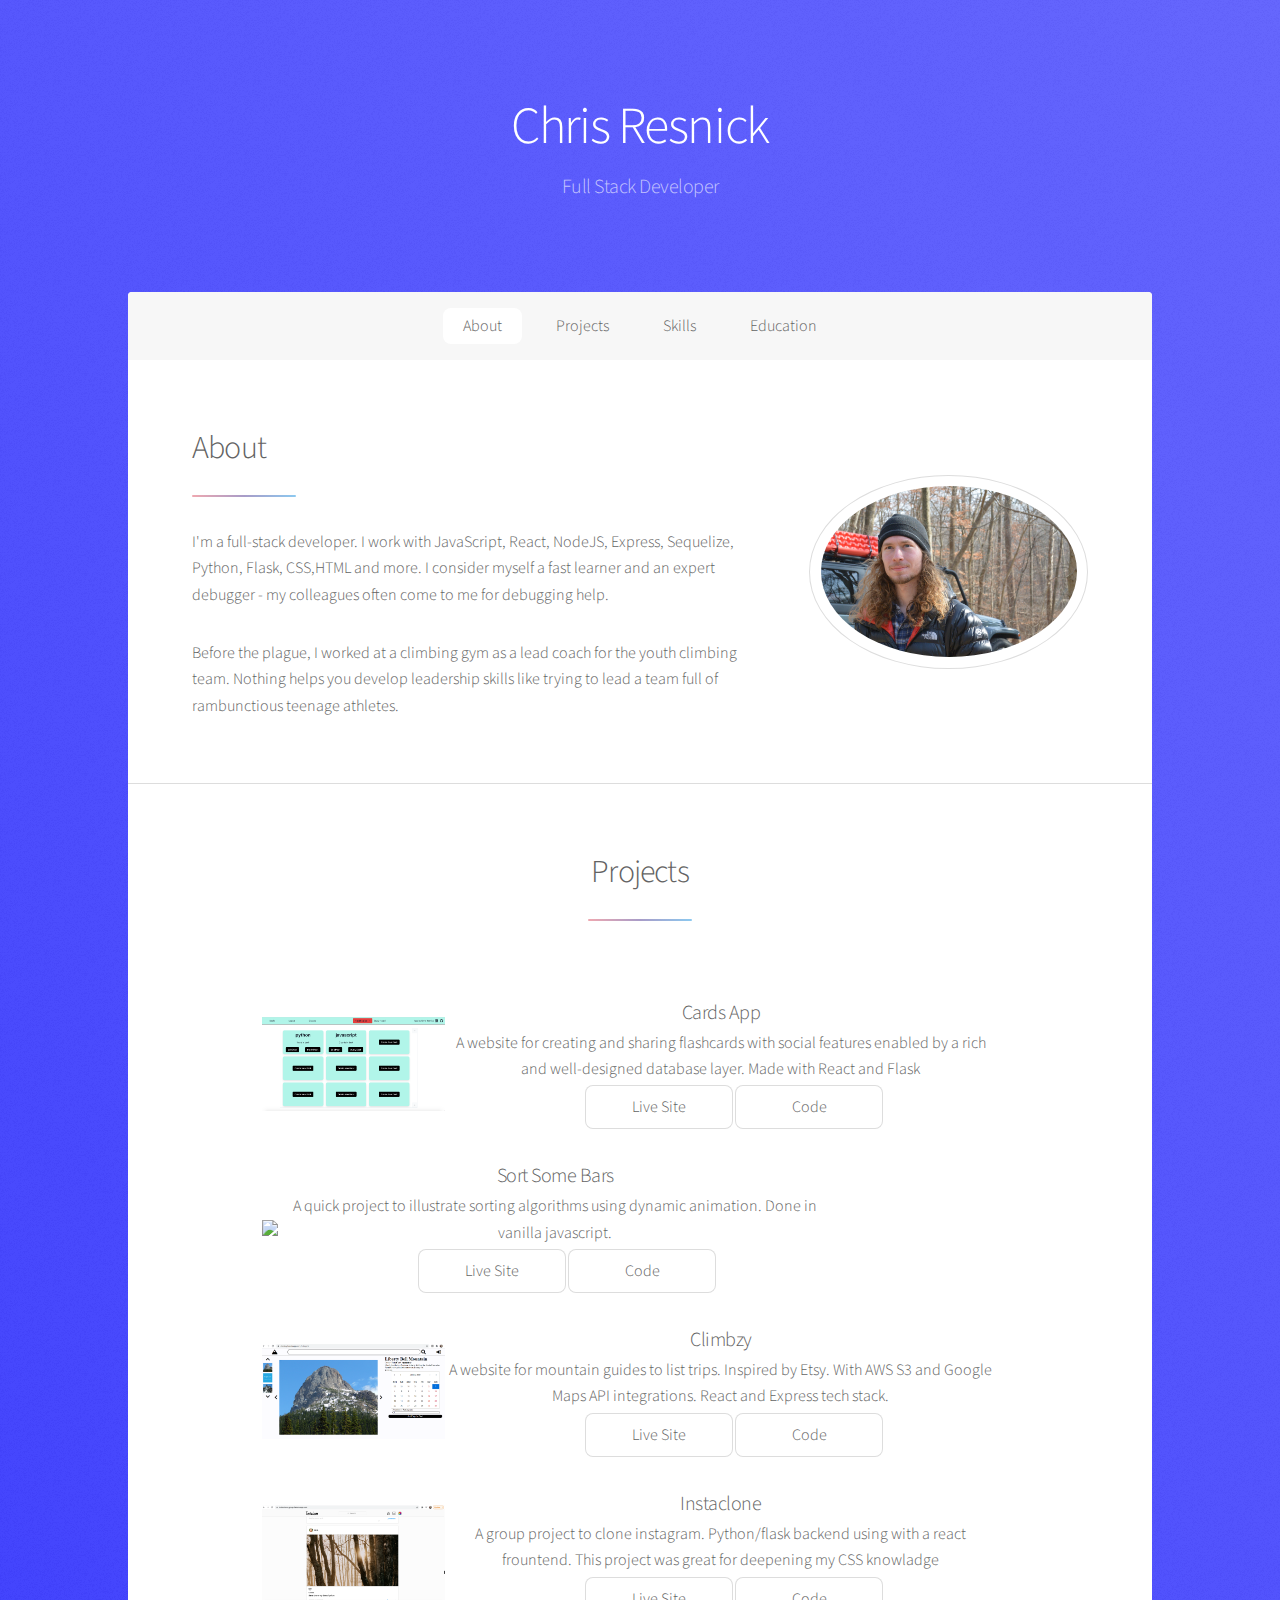
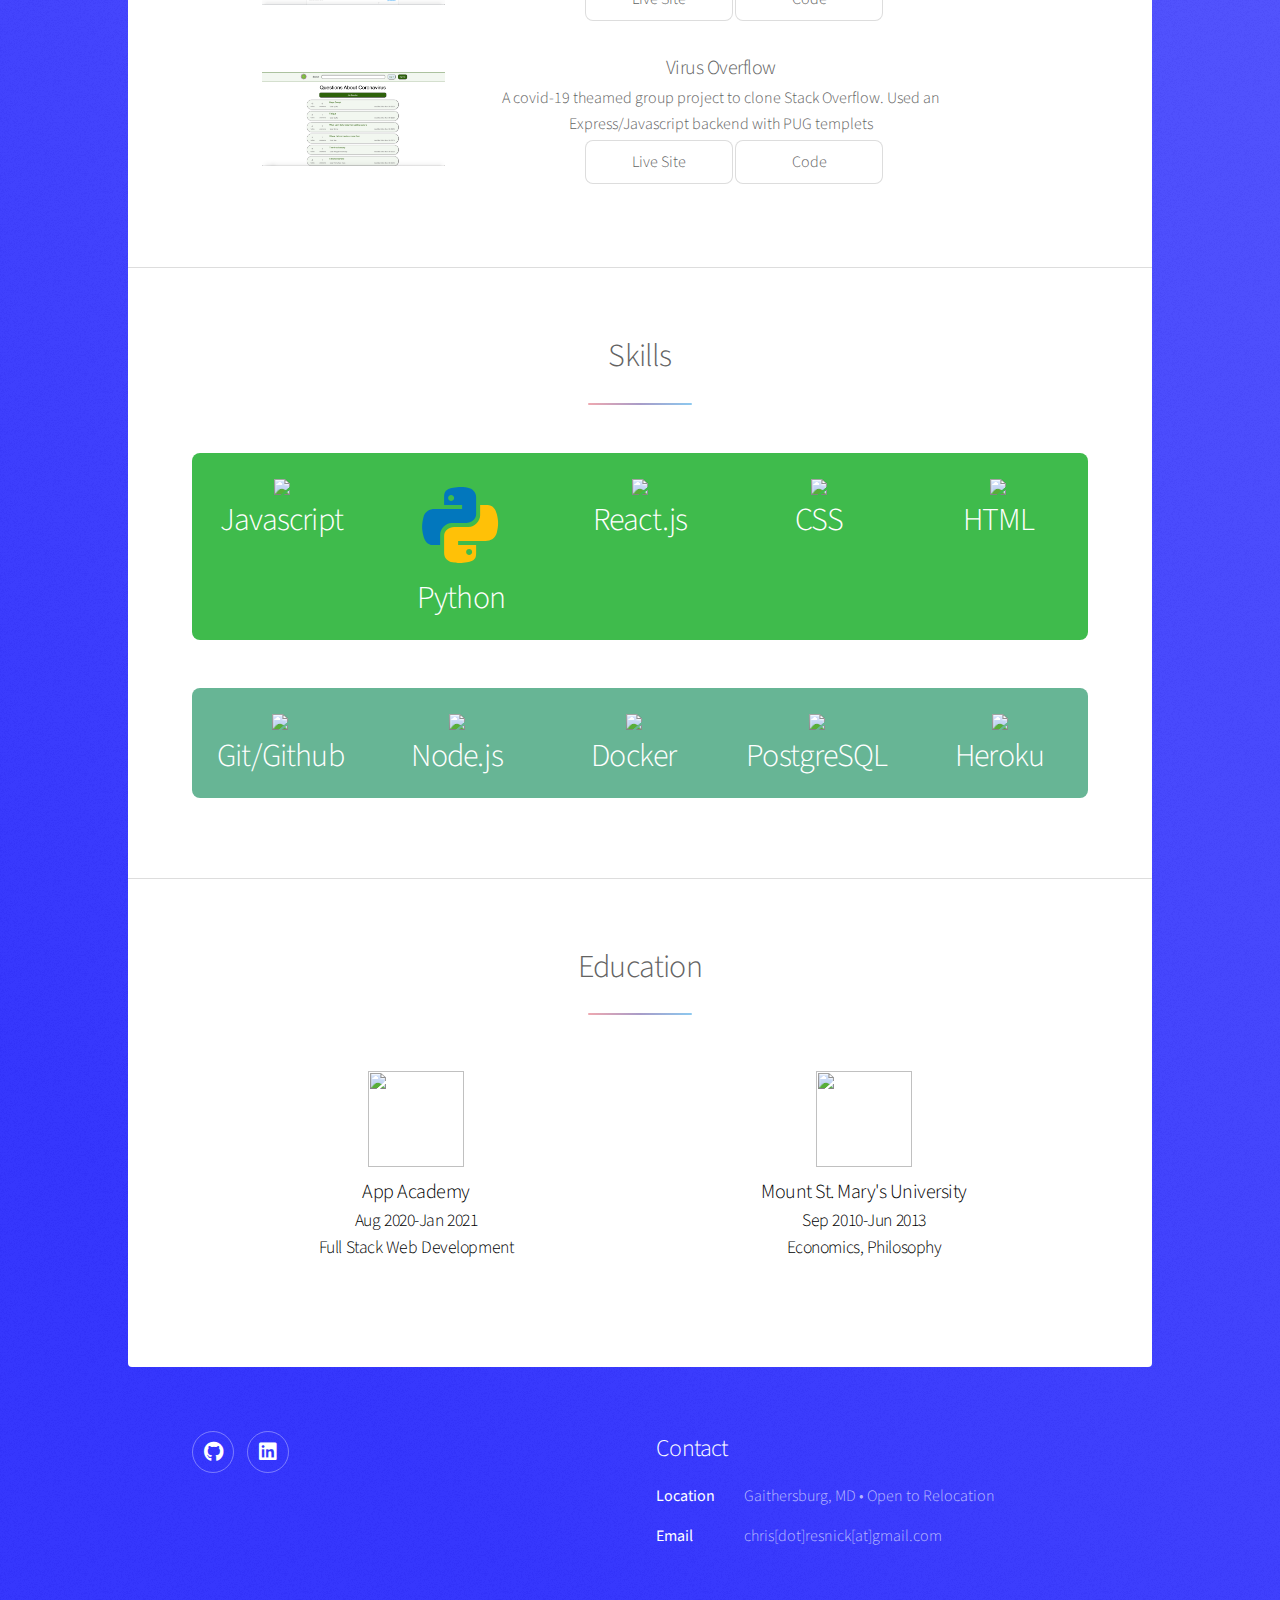
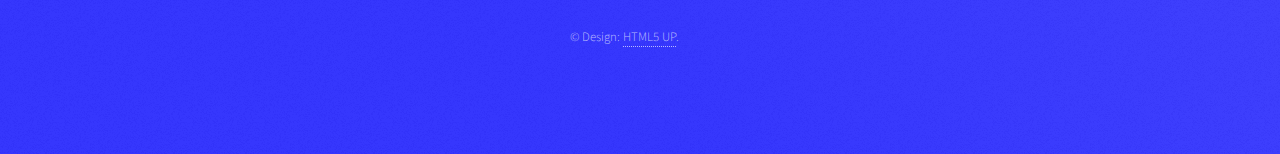
==== index.html @ ab8aa9b9 "change image url" ====
<!DOCTYPE HTML>
<!--
	Stellar by HTML5 UP
	html5up.net | @ajlkn
	Free for personal and commercial use under the CCA 3.0 license (html5up.net/license)
-->
<html>
	<head>
		<!-- Global site tag (gtag.js) - Google Analytics -->
		<script async src="https://www.googletagmanager.com/gtag/js?id=G-63STEML0CP"></script>
		<script>
  			window.dataLayer = window.dataLayer || [];
  			function gtag(){dataLayer.push(arguments);}
  			gtag('js', new Date());
  			gtag('config', 'G-63STEML0CP');
		</script>
		<title>Chris Resnick</title>
		<meta name="description" content="Chris Resnick Portfolio" />
		<meta name="title" property="og:title" content="Chris Resnick" />
		<meta name="image" property="og:image" content="https://chrisresnick.com/images/scport.png" />
		<meta name="description" property="og:description" content="Chris Resnick Portfolio Website" />
		<meta name="author" content="Chris Resnick" />
		<meta property="og:type" content="Website" />
		<meta charset="utf-8" />
		<meta name="viewport" content="width=device-width, initial-scale=1, user-scalable=no" />
		<link rel="stylesheet" href="assets/css/main.css" />
		<link rel="icon" type="image/png" sizes="32x32" href="/favicon-32x32.png">
		<noscript><link rel="stylesheet" href="assets/css/noscript.css" /></noscript>
	</head>
	<body class="is-preload">

		<!-- Wrapper -->
			<div id="wrapper">

				<!-- Header -->
					<header id="header" class="alt">
						<!-- <span class="logo"><img src="images/logo.svg" alt="" /></span> -->
						<h1>Chris Resnick</h1>
						<p>Full Stack Developer</p>
					</header>

				<!-- Nav -->
					<nav id="nav">
						<ul>
							<li><a href="#intro" class="active">About</a></li>
							<li><a href="#first">Projects</a></li>
							<li><a href="#second">Skills</a></li>
							<li><a href="#cta">Education</a></li>
						</ul>
					</nav>

				<!-- Main -->
					<div id="main">

						<!-- Introduction -->
							<section id="intro" class="main">
								<div class="spotlight">
									<div class="content">
										<header class="major">
											<h2>About</h2>
										</header>
										<p>I'm a full-stack developer. I work with JavaScript, React, NodeJS, Express, Sequelize, Python, Flask,
											CSS,HTML and more. I consider myself a fast learner and an expert debugger - my colleagues often come to me for debugging help.</p>
											<p>Before the plague, I worked at a climbing gym as a lead coach for the youth climbing team. Nothing helps you develop leadership skills like trying to lead a
											team full of rambunctious teenage athletes. </p>
									</div>
									<span class="image"><img src="images/pic01.jpeg" alt="" /></span>
								</div>
							</section>

						<!-- First Section -->
							<section id="first" class="main special">
								<header class="major">
									<h2>Projects</h2>
								</header>
								<ul class="features">
									<li class="project">
										<img src ="/images/fpsc.png"/>
										<div class="project-info">
											<h3>Cards App</h3>
											<p>A website for creating and sharing flashcards with social features enabled by a rich and well-designed database layer. Made with React and Flask </p>
											<div class="project-button-holder">
												<a href="https://cardsappdemo.herokuapp.com/" class="button">Live Site</a>
												<a href="https://github.com/chrisresnick/cardsapp" class="button">Code</a>
											</div>
										</div>
									</li>
									<li class="project">
										<img src="/images/sort-demo.gif"/>
										<div class="project-info">
											<h3>Sort Some Bars</h3>
											<p>A quick project to illustrate sorting algorithms using dynamic animation. Done in vanilla javascript.</p>
											<div class="project-button-holder">
												<a href="sortProj2/index.html" class="button">Live Site</a>
												<a href="https://github.com/chrisresnick/animateSort" class="button">Code</a>
											</div>
										</div>
									</li>
									<li class="project">
										<img src ="/images/climbzy.png"/>
										<div class="project-info">
											<h3>Climbzy</h3>
											<p>A website for mountain guides to list trips. Inspired by Etsy. With AWS S3 and Google Maps API integrations. React and Express tech stack. </p>
											<div class="project-button-holder">
												<a href="https://climbzy.herokuapp.com/" class="button">Live Site</a>
												<a href="https://github.com/chrisresnick/soloProj" class="button">Code</a>
											</div>
										</div>
									</li>
									<li class="project">
										<img src="/images/instaclodSc.png"/>
										<div class="project-info">
											<h3>Instaclone</h3>
											<p>A group project to clone instagram. Python/flask backend using with a react frountend. This project was great for deepening my CSS knowladge</p>
											<div class="project-button-holder">
												<a href="https://instaclone-group.herokuapp.com/" class="button">Live Site</a>
												<a href="https://github.com/gardensgreen/instaclone" class="button">Code</a>
											</div>
										</div>
									</li>
									<li class="project">
										<img src="/images/virusSC.png"/>
										<div class="project-info">
											<h3>Virus Overflow</h3>
											<p>A covid-19 theamed group project to clone Stack Overflow. Used an Express/Javascript backend with PUG templets</p>
											<div class="project-button-holder">
												<a href="https://instaclone-group.herokuapp.com/" class="button">Live Site</a>
												<a href="https://github.com/gardensgreen/instaclone" class="button">Code</a>
											</div>
										</div>
									</li>
								</ul>
							</section>

						<!-- Second Section -->
							<section id="second" class="main special">
								<header class="major">
									<h2>Skills</h2>
								</header>
								<ul class="statistics">
									<li class="style1">
										<span><img src="https://img.icons8.com/color/96/000000/javascript.png"/></span>
										<strong>Javascript</strong>
									</li>
									<li class="style1">
										<span><svg xmlns="http://www.w3.org/2000/svg" x="0px" y="0px"
											width="96" height="96"
											viewBox="0 0 172 172"
											style=" fill:#000000;"><g fill="none" fill-rule="nonzero" stroke="none" stroke-width="1" stroke-linecap="butt" stroke-linejoin="miter" stroke-miterlimit="10" stroke-dasharray="" stroke-dashoffset="0" font-family="none" font-weight="none" font-size="none" text-anchor="none" style="mix-blend-mode: normal"><path d="M0,172v-172h172v172z" fill="none"></path><g><path d="M86.16842,17.91667c-5.57208,0.01792 -9.43492,0.50883 -14.104,1.31508c-13.78867,2.40083 -16.30058,7.44258 -16.30058,16.73417v14.20075h32.25v7.16667h-33.4755h-15.5875c-9.44567,0 -17.71242,4.4505 -20.33183,15.11808c-2.95983,12.24425 -3.09242,19.91258 0,32.69792c2.34708,9.53525 7.51783,16.684 16.96708,16.684h13.01467v-18.28933c0,-10.62817 9.62483,-21.12733 20.65433,-21.12733h25.929c9.04075,0 17.91667,-6.67217 17.91667,-15.68425v-30.7665c0,-8.73975 -6.30308,-15.27575 -15.1145,-16.74133c0.21858,-0.0215 -6.29233,-1.32942 -11.81783,-1.30792zM68.30908,32.25c2.94192,0 5.375,2.42592 5.375,5.38217c0,2.98492 -2.43308,5.36783 -5.375,5.36783c-2.99925,0 -5.375,-2.37933 -5.375,-5.36783c0,-2.9455 2.37575,-5.38217 5.375,-5.38217z" fill="#0277bd"></path><path d="M82.69617,154.08333c5.57208,-0.01792 9.43492,-0.50883 14.104,-1.31508c13.78867,-2.40083 16.30058,-7.44258 16.30058,-16.73417v-14.20075h-32.25v-7.16667h33.47908h15.5875c9.44567,0 17.71242,-4.4505 20.33183,-15.11808c2.95983,-12.24425 3.09242,-19.91258 0,-32.69792c-2.35067,-9.53525 -7.52142,-16.684 -16.97067,-16.684h-13.01467v18.28933c0,10.62817 -9.62483,21.12733 -20.65433,21.12733h-25.929c-9.04075,0 -17.91667,6.67217 -17.91667,15.68425v30.7665c0,8.73975 6.30308,15.27575 15.1145,16.74133c-0.21858,0.0215 6.29233,1.32942 11.81783,1.30792zM100.55908,139.75c-2.94192,0 -5.375,-2.42592 -5.375,-5.38217c0,-2.98492 2.43308,-5.36783 5.375,-5.36783c2.99925,0 5.375,2.37933 5.375,5.36783c0,2.9455 -2.37933,5.38217 -5.375,5.38217z" fill="#ffc107"></path></g></g></svg></span>
										<strong>Python</strong>
									</li>
									<li class="style1">
										<span ><img src="https://img.icons8.com/officel/96/000000/react.png"/></span>
										<strong>React.js</strong>
									</li>
									<li class="style1">
										<span ><img src="https://img.icons8.com/color/96/000000/css3.png"/></span>
										<strong>CSS</strong>
									</li>
									<li class="style1">
										<span ><img src="https://img.icons8.com/color/96/000000/html-5.png"/></span>
										<strong>HTML</strong>
									</li>
								</ul>

								<ul class="statistics">
									<li class="style2">
										<span><img src="https://img.icons8.com/fluent/96/000000/github.png"/></span>
										<strong>Git/Github</strong>
									</li>
									<li class="style2">
										<span ><img src="https://img.icons8.com/color/96/000000/nodejs.png"/></span>
										<strong>Node.js</strong>
									</li>
									<li class="style2">
										<span><img src="https://img.icons8.com/color/96/000000/docker.png"/></span>
										<strong>Docker</strong>
									</li>
									<li class="style2">
										<span ><img src="https://img.icons8.com/color/96/000000/postgreesql.png"/></span>
										<strong>PostgreSQL</strong>
									</li>
									<li class="style2">
										<span ><img src="https://img.icons8.com/color/96/000000/heroku.png"/></span>
										<strong>Heroku</strong>
									</li>
								</ul>
							</section>

						<!-- Get Started -->
							<section id="cta" class="main special">
								<header class="major">
									<h2>Education</h2>
									<ul class="statistics">
										<li class="style3">
											<span ><img class="school-logo" src="https://upload.wikimedia.org/wikipedia/commons/7/7e/Appacademylogo.png"/></span>
											<h3 id="school-text">App Academy</h3>
											<h4 id="school-text">Aug 2020-Jan 2021</h4>
											<h4 id="school-text">Full Stack Web Development</h4>
										</li>
										<li class="style3">
											<span ><img class="school-logo" src="https://upload.wikimedia.org/wikipedia/en/8/82/Mount_St._Mary%27s_University_Seal.svg"/></span>
											<h3 id="school-text">Mount St. Mary's University</h3>
											<h4 id="school-text">Sep 2010-Jun 2013</h4>
											<h4 id="school-text">Economics, Philosophy</h4>
										</li>
									</ul>
							</section>

					</div>

				<!-- Footer -->
					<footer id="footer">
						<section>
							<ul class="icons">
								<li><a href="https://github.com/chrisresnick" class="icon brands fa-github alt"><span class="label">GitHub</span></a></li>
								<li><a href="https://www.linkedin.com/in/chris-resnick/" class="icon brands fa-linkedin alt"><span class="label">Linkedin</span></a></li>
							</ul>
						</section>
						<section>
							<h2>Contact</h2>
							<dl class="alt">
								<dt>Location</dt>
								<dd>Gaithersburg, MD &bull; Open to Relocation</dd>
								<dt>Email</dt>
								<dd>chris[dot]resnick[at]gmail.com</dd>
							</dl>
						</section>
						<p class="copyright">&copy; Design: <a href="https://html5up.net">HTML5 UP</a>.</p>
					</footer>

			</div>

		<!-- Scripts -->
			<script src="assets/js/jquery.min.js"></script>
			<script src="assets/js/jquery.scrollex.min.js"></script>
			<script src="assets/js/jquery.scrolly.min.js"></script>
			<script src="assets/js/browser.min.js"></script>
			<script src="assets/js/breakpoints.min.js"></script>
			<script src="assets/js/util.js"></script>
			<script src="assets/js/main.js"></script>

	</body>
</html>
---- assets/css/main.css ----
@import url(fontawesome-all.min.css);
@import 'https://fonts.googleapis.com/css?family=Source+Sans+Pro:300,400';

/*
	Stellar by HTML5 UP
	html5up.net | @ajlkn
	Free for personal and commercial use under the CCA 3.0 license (html5up.net/license)
*/

html, body, div, span, applet, object,
iframe, h1, h2, h3, h4, h5, h6, p, blockquote,
pre, a, abbr, acronym, address, big, cite,
code, del, dfn, em, img, ins, kbd, q, s, samp,
small, strike, strong, sub, sup, tt, var, b,
u, i, center, dl, dt, dd, ol, ul, li, fieldset,
form, label, legend, table, caption, tbody,
tfoot, thead, tr, th, td, article, aside,
canvas, details, embed, figure, figcaption,
footer, header, hgroup, menu, nav, output, ruby,
section, summary, time, mark, audio, video {
	margin: 0;
	padding: 0;
	border: 0;
	font-size: 100%;
	font: inherit;
	vertical-align: baseline;}

article, aside, details, figcaption, figure,
footer, header, hgroup, menu, nav, section {
	display: block;}

body {
	line-height: 1;
}

ol, ul {
	list-style: none;
}

blockquote, q {
	quotes: none;
}

	blockquote:before, blockquote:after, q:before, q:after {
		content: '';
		content: none;
	}

table {
	border-collapse: collapse;
	border-spacing: 0;
}

body {
	-webkit-text-size-adjust: none;
}

mark {
	background-color: transparent;
	color: inherit;
}

input::-moz-focus-inner {
	border: 0;
	padding: 0;
}

input, select, textarea {
	-moz-appearance: none;
	-webkit-appearance: none;
	-ms-appearance: none;
	appearance: none;
}

/* Basic */

	@-ms-viewport {
		width: device-width;
	}

	body {
		-ms-overflow-style: scrollbar;
	}

	@media screen and (max-width: 480px) {

		html, body {
			min-width: 320px;
		}

	}

	html {
		box-sizing: border-box;
	}

	*, *:before, *:after {
		box-sizing: inherit;
	}

	body {
		/* background-color: skyblue; */
		background-image: url("images/overlay.png"), -moz-linear-gradient(45deg, rgb(50,50,255) 15%,rgb(100,100,255));
		background-image: url("images/overlay.png"), -webkit-linear-gradient(45deg,  rgb(50,50,255) 15%,rgb(100,100,255));
		background-image: url("images/overlay.png"), -ms-linear-gradient(45deg, rgb(50,50,255), 15%,rgb(100,100,255));
		background-image: url("images/overlay.png"), linear-gradient(45deg, rgb(50,50,255) 15%,rgb(100,100,255));
	}

		body.is-preload *, body.is-preload *:before, body.is-preload *:after {
			-moz-animation: none !important;
			-webkit-animation: none !important;
			-ms-animation: none !important;
			animation: none !important;
			-moz-transition: none !important;
			-webkit-transition: none !important;
			-ms-transition: none !important;
			transition: none !important;
		}

/* Type */

	body {
		background-color: #935d8c;
		color: rgba(255, 255, 255, 0.65);
	}

	body, input, select, textarea {
		font-family: "Source Sans Pro", Helvetica, sans-serif;
		font-size: 17pt;
		font-weight: 300;
		line-height: 1.65;
	}

		@media screen and (max-width: 1680px) {

			body, input, select, textarea {
				font-size: 14pt;
			}

		}

		@media screen and (max-width: 1280px) {

			body, input, select, textarea {
				font-size: 12pt;
			}

		}

		@media screen and (max-width: 360px) {

			body, input, select, textarea {
				font-size: 11pt;
			}

		}

	a {
		-moz-transition: color 0.2s ease, border-bottom 0.2s ease;
		-webkit-transition: color 0.2s ease, border-bottom 0.2s ease;
		-ms-transition: color 0.2s ease, border-bottom 0.2s ease;
		transition: color 0.2s ease, border-bottom 0.2s ease;
		text-decoration: none;
		border-bottom: dotted 1px;
		color: inherit;
	}

		a:hover {
			border-bottom-color: transparent;
		}

	strong, b {
		font-weight: 400;
	}

	em, i {
		font-style: italic;
	}

	p {
		margin: 0 0 2em 0;
	}

		p.content {
			-moz-columns: 20em 2;
			-webkit-columns: 20em 2;
			-ms-columns: 20em 2;
			columns: 20em 2;
			-moz-column-gap: 2em;
			-webkit-column-gap: 2em;
			-ms-column-gap: 2em;
			column-gap: 2em;
			text-align: justify;
		}

	h1, h2, h3, h4, h5, h6 {
		font-weight: 300;
		line-height: 1.5;
		margin: 0 0 0.7em 0;
		letter-spacing: -0.025em;
	}

		h1 a, h2 a, h3 a, h4 a, h5 a, h6 a {
			color: inherit;
			text-decoration: none;
		}

	h1 {
		font-size: 2.5em;
		line-height: 1.2;
	}

	h2 {
		font-size: 1.5em;
	}

	h3 {
		font-size: 1.25em;
	}

	h4 {
		font-size: 1.1em;
	}

	h5 {
		font-size: 0.9em;
	}

	h6 {
		font-size: 0.7em;
	}

	@media screen and (max-width: 736px) {

		h1 {
			font-size: 2em;
		}

	}

	sub {
		font-size: 0.8em;
		position: relative;
		top: 0.5em;
	}

	sup {
		font-size: 0.8em;
		position: relative;
		top: -0.5em;
	}

	blockquote {
		border-left: solid 4px;
		font-style: italic;
		margin: 0 0 2em 0;
		padding: 0.5em 0 0.5em 2em;
	}

	code {
		border-radius: 8px;
		border: solid 1px;
		font-family: "Courier New", monospace;
		font-size: 0.9em;
		margin: 0 0.25em;
		padding: 0.25em 0.65em;
	}

	pre {
		-webkit-overflow-scrolling: touch;
		font-family: "Courier New", monospace;
		font-size: 0.9em;
		margin: 0 0 2em 0;
	}

		pre code {
			display: block;
			line-height: 1.75;
			padding: 1em 1.5em;
			overflow-x: auto;
		}

	hr {
		border: 0;
		border-bottom: solid 1px;
		margin: 2em 0;
	}

		hr.major {
			margin: 3em 0;
		}

	.align-left {
		text-align: left;
	}

	.align-center {
		text-align: center;
	}

	.align-right {
		text-align: right;
	}

	input, select, textarea {
		color: #ffffff;
	}

	a:hover {
		color: #ffffff;
	}

	strong, b {
		color: #ffffff;
	}

	h1, h2, h3, h4, h5, h6 {
		color: #ffffff;
	}

	blockquote {
		border-left-color: rgba(255, 255, 255, 0.35);
	}

	code {
		background: rgba(255, 255, 255, 0.075);
		border-color: rgba(255, 255, 255, 0.35);
	}

	hr {
		border-bottom-color: rgba(255, 255, 255, 0.35);
	}

/* Row */

	.row {
		display: flex;
		flex-wrap: wrap;
		box-sizing: border-box;
		align-items: stretch;
	}

		.row > * {
			box-sizing: border-box;
		}

		.row.gtr-uniform > * > :last-child {
			margin-bottom: 0;
		}

		.row.aln-left {
			justify-content: flex-start;
		}

		.row.aln-center {
			justify-content: center;
		}

		.row.aln-right {
			justify-content: flex-end;
		}

		.row.aln-top {
			align-items: flex-start;
		}

		.row.aln-middle {
			align-items: center;
		}

		.row.aln-bottom {
			align-items: flex-end;
		}

		.row > .imp {
			order: -1;
		}

		.row > .col-1 {
			width: 8.33333%;
		}

		.row > .off-1 {
			margin-left: 8.33333%;
		}

		.row > .col-2 {
			width: 16.66667%;
		}

		.row > .off-2 {
			margin-left: 16.66667%;
		}

		.row > .col-3 {
			width: 25%;
		}

		.row > .off-3 {
			margin-left: 25%;
		}

		.row > .col-4 {
			width: 33.33333%;
		}

		.row > .off-4 {
			margin-left: 33.33333%;
		}

		.row > .col-5 {
			width: 41.66667%;
		}

		.row > .off-5 {
			margin-left: 41.66667%;
		}

		.row > .col-6 {
			width: 50%;
		}

		.row > .off-6 {
			margin-left: 50%;
		}

		.row > .col-7 {
			width: 58.33333%;
		}

		.row > .off-7 {
			margin-left: 58.33333%;
		}

		.row > .col-8 {
			width: 66.66667%;
		}

		.row > .off-8 {
			margin-left: 66.66667%;
		}

		.row > .col-9 {
			width: 75%;
		}

		.row > .off-9 {
			margin-left: 75%;
		}

		.row > .col-10 {
			width: 83.33333%;
		}

		.row > .off-10 {
			margin-left: 83.33333%;
		}

		.row > .col-11 {
			width: 91.66667%;
		}

		.row > .off-11 {
			margin-left: 91.66667%;
		}

		.row > .col-12 {
			width: 100%;
		}

		.project-button-holder {
			display: flex;
			justify-content: space-around;
			width: 50%;
		}

		.school-logo {
			width: 96px;
			height: 96px;
		}

		.statistics .style3 #school-text {
			color: black;
			margin-top: 1px;
			margin-bottom: 1px;
		}

		.row > .off-12 {
			margin-left: 100%;
		}

		.row.gtr-0 {
			margin-top: 0;
			margin-left: 0em;
		}

			.row.gtr-0 > * {
				padding: 0 0 0 0em;
			}

			.row.gtr-0.gtr-uniform {
				margin-top: 0em;
			}

				.row.gtr-0.gtr-uniform > * {
					padding-top: 0em;
				}

		.row.gtr-25 {
			margin-top: 0;
			margin-left: -0.375em;
		}

			.row.gtr-25 > * {
				padding: 0 0 0 0.375em;
			}

			.row.gtr-25.gtr-uniform {
				margin-top: -0.375em;
			}

				.row.gtr-25.gtr-uniform > * {
					padding-top: 0.375em;
				}

		.row.gtr-50 {
			margin-top: 0;
			margin-left: -0.75em;
		}

			.row.gtr-50 > * {
				padding: 0 0 0 0.75em;
			}

			.row.gtr-50.gtr-uniform {
				margin-top: -0.75em;
			}

				.row.gtr-50.gtr-uniform > * {
					padding-top: 0.75em;
				}

		.row {
			margin-top: 0;
			margin-left: -1.5em;
		}

			.row > * {
				padding: 0 0 0 1.5em;
			}

			.row.gtr-uniform {
				margin-top: -1.5em;
			}

				.row.gtr-uniform > * {
					padding-top: 1.5em;
				}

		.row.gtr-150 {
			margin-top: 0;
			margin-left: -2.25em;
		}

			.row.gtr-150 > * {
				padding: 0 0 0 2.25em;
			}

			.row.gtr-150.gtr-uniform {
				margin-top: -2.25em;
			}

				.row.gtr-150.gtr-uniform > * {
					padding-top: 2.25em;
				}

		.row.gtr-200 {
			margin-top: 0;
			margin-left: -3em;
		}

			.row.gtr-200 > * {
				padding: 0 0 0 3em;
			}

			.row.gtr-200.gtr-uniform {
				margin-top: -3em;
			}

				.row.gtr-200.gtr-uniform > * {
					padding-top: 3em;
				}

		@media screen and (max-width: 1680px) {

			.row {
				display: flex;
				flex-wrap: wrap;
				box-sizing: border-box;
				align-items: stretch;
			}

				.row > * {
					box-sizing: border-box;
				}

				.row.gtr-uniform > * > :last-child {
					margin-bottom: 0;
				}

				.row.aln-left {
					justify-content: flex-start;
				}

				.row.aln-center {
					justify-content: center;
				}

				.row.aln-right {
					justify-content: flex-end;
				}

				.row.aln-top {
					align-items: flex-start;
				}

				.row.aln-middle {
					align-items: center;
				}

				.row.aln-bottom {
					align-items: flex-end;
				}

				.row > .imp-xlarge {
					order: -1;
				}

				.row > .col-1-xlarge {
					width: 8.33333%;
				}

				.row > .off-1-xlarge {
					margin-left: 8.33333%;
				}

				.row > .col-2-xlarge {
					width: 16.66667%;
				}

				.row > .off-2-xlarge {
					margin-left: 16.66667%;
				}

				.row > .col-3-xlarge {
					width: 25%;
				}

				.row > .off-3-xlarge {
					margin-left: 25%;
				}

				.row > .col-4-xlarge {
					width: 33.33333%;
				}

				.row > .off-4-xlarge {
					margin-left: 33.33333%;
				}

				.row > .col-5-xlarge {
					width: 41.66667%;
				}

				.row > .off-5-xlarge {
					margin-left: 41.66667%;
				}

				.row > .col-6-xlarge {
					width: 50%;
				}

				.row > .off-6-xlarge {
					margin-left: 50%;
				}

				.row > .col-7-xlarge {
					width: 58.33333%;
				}

				.row > .off-7-xlarge {
					margin-left: 58.33333%;
				}

				.row > .col-8-xlarge {
					width: 66.66667%;
				}

				.row > .off-8-xlarge {
					margin-left: 66.66667%;
				}

				.row > .col-9-xlarge {
					width: 75%;
				}

				.row > .off-9-xlarge {
					margin-left: 75%;
				}

				.row > .col-10-xlarge {
					width: 83.33333%;
				}

				.row > .off-10-xlarge {
					margin-left: 83.33333%;
				}

				.row > .col-11-xlarge {
					width: 91.66667%;
				}

				.row > .off-11-xlarge {
					margin-left: 91.66667%;
				}

				.row > .col-12-xlarge {
					width: 100%;
				}

				.row > .off-12-xlarge {
					margin-left: 100%;
				}

				.row.gtr-0 {
					margin-top: 0;
					margin-left: 0em;
				}

					.row.gtr-0 > * {
						padding: 0 0 0 0em;
					}

					.row.gtr-0.gtr-uniform {
						margin-top: 0em;
					}

						.row.gtr-0.gtr-uniform > * {
							padding-top: 0em;
						}

				.row.gtr-25 {
					margin-top: 0;
					margin-left: -0.375em;
				}

					.row.gtr-25 > * {
						padding: 0 0 0 0.375em;
					}

					.row.gtr-25.gtr-uniform {
						margin-top: -0.375em;
					}

						.row.gtr-25.gtr-uniform > * {
							padding-top: 0.375em;
						}

				.row.gtr-50 {
					margin-top: 0;
					margin-left: -0.75em;
				}

					.row.gtr-50 > * {
						padding: 0 0 0 0.75em;
					}

					.row.gtr-50.gtr-uniform {
						margin-top: -0.75em;
					}

						.row.gtr-50.gtr-uniform > * {
							padding-top: 0.75em;
						}

				.row {
					margin-top: 0;
					margin-left: -1.5em;
				}

					.row > * {
						padding: 0 0 0 1.5em;
					}

					.row.gtr-uniform {
						margin-top: -1.5em;
					}

						.row.gtr-uniform > * {
							padding-top: 1.5em;
						}

				.row.gtr-150 {
					margin-top: 0;
					margin-left: -2.25em;
				}

					.row.gtr-150 > * {
						padding: 0 0 0 2.25em;
					}

					.row.gtr-150.gtr-uniform {
						margin-top: -2.25em;
					}

						.row.gtr-150.gtr-uniform > * {
							padding-top: 2.25em;
						}

				.row.gtr-200 {
					margin-top: 0;
					margin-left: -3em;
				}

					.row.gtr-200 > * {
						padding: 0 0 0 3em;
					}

					.row.gtr-200.gtr-uniform {
						margin-top: -3em;
					}

						.row.gtr-200.gtr-uniform > * {
							padding-top: 3em;
						}

		}

		@media screen and (max-width: 1280px) {

			.row {
				display: flex;
				flex-wrap: wrap;
				box-sizing: border-box;
				align-items: stretch;
			}

				.row > * {
					box-sizing: border-box;
				}

				.row.gtr-uniform > * > :last-child {
					margin-bottom: 0;
				}

				.row.aln-left {
					justify-content: flex-start;
				}

				.row.aln-center {
					justify-content: center;
				}

				.row.aln-right {
					justify-content: flex-end;
				}

				.row.aln-top {
					align-items: flex-start;
				}

				.row.aln-middle {
					align-items: center;
				}

				.row.aln-bottom {
					align-items: flex-end;
				}

				.row > .imp-large {
					order: -1;
				}

				.row > .col-1-large {
					width: 8.33333%;
				}

				.row > .off-1-large {
					margin-left: 8.33333%;
				}

				.row > .col-2-large {
					width: 16.66667%;
				}

				.row > .off-2-large {
					margin-left: 16.66667%;
				}

				.row > .col-3-large {
					width: 25%;
				}

				.row > .off-3-large {
					margin-left: 25%;
				}

				.row > .col-4-large {
					width: 33.33333%;
				}

				.row > .off-4-large {
					margin-left: 33.33333%;
				}

				.row > .col-5-large {
					width: 41.66667%;
				}

				.row > .off-5-large {
					margin-left: 41.66667%;
				}

				.row > .col-6-large {
					width: 50%;
				}

				.row > .off-6-large {
					margin-left: 50%;
				}

				.row > .col-7-large {
					width: 58.33333%;
				}

				.row > .off-7-large {
					margin-left: 58.33333%;
				}

				.row > .col-8-large {
					width: 66.66667%;
				}

				.row > .off-8-large {
					margin-left: 66.66667%;
				}

				.row > .col-9-large {
					width: 75%;
				}

				.row > .off-9-large {
					margin-left: 75%;
				}

				.row > .col-10-large {
					width: 83.33333%;
				}

				.row > .off-10-large {
					margin-left: 83.33333%;
				}

				.row > .col-11-large {
					width: 91.66667%;
				}

				.row > .off-11-large {
					margin-left: 91.66667%;
				}

				.row > .col-12-large {
					width: 100%;
				}

				.row > .off-12-large {
					margin-left: 100%;
				}

				.row.gtr-0 {
					margin-top: 0;
					margin-left: 0em;
				}

					.row.gtr-0 > * {
						padding: 0 0 0 0em;
					}

					.row.gtr-0.gtr-uniform {
						margin-top: 0em;
					}

						.row.gtr-0.gtr-uniform > * {
							padding-top: 0em;
						}

				.row.gtr-25 {
					margin-top: 0;
					margin-left: -0.375em;
				}

					.row.gtr-25 > * {
						padding: 0 0 0 0.375em;
					}

					.row.gtr-25.gtr-uniform {
						margin-top: -0.375em;
					}

						.row.gtr-25.gtr-uniform > * {
							padding-top: 0.375em;
						}

				.row.gtr-50 {
					margin-top: 0;
					margin-left: -0.75em;
				}

					.row.gtr-50 > * {
						padding: 0 0 0 0.75em;
					}

					.row.gtr-50.gtr-uniform {
						margin-top: -0.75em;
					}

						.row.gtr-50.gtr-uniform > * {
							padding-top: 0.75em;
						}

				.row {
					margin-top: 0;
					margin-left: -1.5em;
				}

					.row > * {
						padding: 0 0 0 1.5em;
					}

					.row.gtr-uniform {
						margin-top: -1.5em;
					}

						.row.gtr-uniform > * {
							padding-top: 1.5em;
						}

				.row.gtr-150 {
					margin-top: 0;
					margin-left: -2.25em;
				}

					.row.gtr-150 > * {
						padding: 0 0 0 2.25em;
					}

					.row.gtr-150.gtr-uniform {
						margin-top: -2.25em;
					}

						.row.gtr-150.gtr-uniform > * {
							padding-top: 2.25em;
						}

				.row.gtr-200 {
					margin-top: 0;
					margin-left: -3em;
				}

					.row.gtr-200 > * {
						padding: 0 0 0 3em;
					}

					.row.gtr-200.gtr-uniform {
						margin-top: -3em;
					}

						.row.gtr-200.gtr-uniform > * {
							padding-top: 3em;
						}

		}

		@media screen and (max-width: 980px) {

			.row {
				display: flex;
				flex-wrap: wrap;
				box-sizing: border-box;
				align-items: stretch;
			}

				.row > * {
					box-sizing: border-box;
				}

				.row.gtr-uniform > * > :last-child {
					margin-bottom: 0;
				}

				.row.aln-left {
					justify-content: flex-start;
				}

				.row.aln-center {
					justify-content: center;
				}

				.row.aln-right {
					justify-content: flex-end;
				}

				.row.aln-top {
					align-items: flex-start;
				}

				.row.aln-middle {
					align-items: center;
				}

				.row.aln-bottom {
					align-items: flex-end;
				}

				.row > .imp-medium {
					order: -1;
				}

				.row > .col-1-medium {
					width: 8.33333%;
				}

				.row > .off-1-medium {
					margin-left: 8.33333%;
				}

				.row > .col-2-medium {
					width: 16.66667%;
				}

				.row > .off-2-medium {
					margin-left: 16.66667%;
				}

				.row > .col-3-medium {
					width: 25%;
				}

				.row > .off-3-medium {
					margin-left: 25%;
				}

				.row > .col-4-medium {
					width: 33.33333%;
				}

				.row > .off-4-medium {
					margin-left: 33.33333%;
				}

				.row > .col-5-medium {
					width: 41.66667%;
				}

				.row > .off-5-medium {
					margin-left: 41.66667%;
				}

				.row > .col-6-medium {
					width: 50%;
				}

				.row > .off-6-medium {
					margin-left: 50%;
				}

				.row > .col-7-medium {
					width: 58.33333%;
				}

				.row > .off-7-medium {
					margin-left: 58.33333%;
				}

				.row > .col-8-medium {
					width: 66.66667%;
				}

				.row > .off-8-medium {
					margin-left: 66.66667%;
				}

				.row > .col-9-medium {
					width: 75%;
				}

				.row > .off-9-medium {
					margin-left: 75%;
				}

				.row > .col-10-medium {
					width: 83.33333%;
				}

				.row > .off-10-medium {
					margin-left: 83.33333%;
				}

				.row > .col-11-medium {
					width: 91.66667%;
				}

				.row > .off-11-medium {
					margin-left: 91.66667%;
				}

				.row > .col-12-medium {
					width: 100%;
				}

				.row > .off-12-medium {
					margin-left: 100%;
				}

				.row.gtr-0 {
					margin-top: 0;
					margin-left: 0em;
				}

					.row.gtr-0 > * {
						padding: 0 0 0 0em;
					}

					.row.gtr-0.gtr-uniform {
						margin-top: 0em;
					}

						.row.gtr-0.gtr-uniform > * {
							padding-top: 0em;
						}

				.row.gtr-25 {
					margin-top: 0;
					margin-left: -0.375em;
				}

					.row.gtr-25 > * {
						padding: 0 0 0 0.375em;
					}

					.row.gtr-25.gtr-uniform {
						margin-top: -0.375em;
					}

						.row.gtr-25.gtr-uniform > * {
							padding-top: 0.375em;
						}

				.row.gtr-50 {
					margin-top: 0;
					margin-left: -0.75em;
				}

					.row.gtr-50 > * {
						padding: 0 0 0 0.75em;
					}

					.row.gtr-50.gtr-uniform {
						margin-top: -0.75em;
					}

						.row.gtr-50.gtr-uniform > * {
							padding-top: 0.75em;
						}

				.row {
					margin-top: 0;
					margin-left: -1.5em;
				}

					.row > * {
						padding: 0 0 0 1.5em;
					}

					.row.gtr-uniform {
						margin-top: -1.5em;
					}

						.row.gtr-uniform > * {
							padding-top: 1.5em;
						}

				.row.gtr-150 {
					margin-top: 0;
					margin-left: -2.25em;
				}

					.row.gtr-150 > * {
						padding: 0 0 0 2.25em;
					}

					.row.gtr-150.gtr-uniform {
						margin-top: -2.25em;
					}

						.row.gtr-150.gtr-uniform > * {
							padding-top: 2.25em;
						}

				.row.gtr-200 {
					margin-top: 0;
					margin-left: -3em;
				}

					.row.gtr-200 > * {
						padding: 0 0 0 3em;
					}

					.row.gtr-200.gtr-uniform {
						margin-top: -3em;
					}

						.row.gtr-200.gtr-uniform > * {
							padding-top: 3em;
						}

		}

		@media screen and (max-width: 736px) {

			.row {
				display: flex;
				flex-wrap: wrap;
				box-sizing: border-box;
				align-items: stretch;
			}

				.row > * {
					box-sizing: border-box;
				}

				.row.gtr-uniform > * > :last-child {
					margin-bottom: 0;
				}

				.row.aln-left {
					justify-content: flex-start;
				}

				.row.aln-center {
					justify-content: center;
				}

				.row.aln-right {
					justify-content: flex-end;
				}

				.row.aln-top {
					align-items: flex-start;
				}

				.row.aln-middle {
					align-items: center;
				}

				.row.aln-bottom {
					align-items: flex-end;
				}

				.row > .imp-small {
					order: -1;
				}

				.row > .col-1-small {
					width: 8.33333%;
				}

				.row > .off-1-small {
					margin-left: 8.33333%;
				}

				.row > .col-2-small {
					width: 16.66667%;
				}

				.row > .off-2-small {
					margin-left: 16.66667%;
				}

				.row > .col-3-small {
					width: 25%;
				}

				.row > .off-3-small {
					margin-left: 25%;
				}

				.row > .col-4-small {
					width: 33.33333%;
				}

				.row > .off-4-small {
					margin-left: 33.33333%;
				}

				.row > .col-5-small {
					width: 41.66667%;
				}

				.row > .off-5-small {
					margin-left: 41.66667%;
				}

				.row > .col-6-small {
					width: 50%;
				}

				.row > .off-6-small {
					margin-left: 50%;
				}

				.row > .col-7-small {
					width: 58.33333%;
				}

				.row > .off-7-small {
					margin-left: 58.33333%;
				}

				.row > .col-8-small {
					width: 66.66667%;
				}

				.row > .off-8-small {
					margin-left: 66.66667%;
				}

				.row > .col-9-small {
					width: 75%;
				}

				.row > .off-9-small {
					margin-left: 75%;
				}

				.row > .col-10-small {
					width: 83.33333%;
				}

				.row > .off-10-small {
					margin-left: 83.33333%;
				}

				.row > .col-11-small {
					width: 91.66667%;
				}

				.row > .off-11-small {
					margin-left: 91.66667%;
				}

				.row > .col-12-small {
					width: 100%;
				}

				.row > .off-12-small {
					margin-left: 100%;
				}

				.row.gtr-0 {
					margin-top: 0;
					margin-left: 0em;
				}

					.row.gtr-0 > * {
						padding: 0 0 0 0em;
					}

					.row.gtr-0.gtr-uniform {
						margin-top: 0em;
					}

						.row.gtr-0.gtr-uniform > * {
							padding-top: 0em;
						}

				.row.gtr-25 {
					margin-top: 0;
					margin-left: -0.25em;
				}

					.row.gtr-25 > * {
						padding: 0 0 0 0.25em;
					}

					.row.gtr-25.gtr-uniform {
						margin-top: -0.25em;
					}

						.row.gtr-25.gtr-uniform > * {
							padding-top: 0.25em;
						}

				.row.gtr-50 {
					margin-top: 0;
					margin-left: -0.5em;
				}

					.row.gtr-50 > * {
						padding: 0 0 0 0.5em;
					}

					.row.gtr-50.gtr-uniform {
						margin-top: -0.5em;
					}

						.row.gtr-50.gtr-uniform > * {
							padding-top: 0.5em;
						}

				.row {
					margin-top: 0;
					margin-left: -1em;
				}

					.row > * {
						padding: 0 0 0 1em;
					}

					.row.gtr-uniform {
						margin-top: -1em;
					}

						.row.gtr-uniform > * {
							padding-top: 1em;
						}

				.row.gtr-150 {
					margin-top: 0;
					margin-left: -1.5em;
				}

					.row.gtr-150 > * {
						padding: 0 0 0 1.5em;
					}

					.row.gtr-150.gtr-uniform {
						margin-top: -1.5em;
					}

						.row.gtr-150.gtr-uniform > * {
							padding-top: 1.5em;
						}

				.row.gtr-200 {
					margin-top: 0;
					margin-left: -2em;
				}

					.row.gtr-200 > * {
						padding: 0 0 0 2em;
					}

					.row.gtr-200.gtr-uniform {
						margin-top: -2em;
					}

						.row.gtr-200.gtr-uniform > * {
							padding-top: 2em;
						}

		}

		@media screen and (max-width: 480px) {

			.row {
				display: flex;
				flex-wrap: wrap;
				box-sizing: border-box;
				align-items: stretch;
			}

				.row > * {
					box-sizing: border-box;
				}

				.row.gtr-uniform > * > :last-child {
					margin-bottom: 0;
				}

				.row.aln-left {
					justify-content: flex-start;
				}

				.row.aln-center {
					justify-content: center;
				}

				.row.aln-right {
					justify-content: flex-end;
				}

				.row.aln-top {
					align-items: flex-start;
				}

				.row.aln-middle {
					align-items: center;
				}

				.row.aln-bottom {
					align-items: flex-end;
				}

				.row > .imp-xsmall {
					order: -1;
				}

				.row > .col-1-xsmall {
					width: 8.33333%;
				}

				.row > .off-1-xsmall {
					margin-left: 8.33333%;
				}

				.row > .col-2-xsmall {
					width: 16.66667%;
				}

				.row > .off-2-xsmall {
					margin-left: 16.66667%;
				}

				.row > .col-3-xsmall {
					width: 25%;
				}

				.row > .off-3-xsmall {
					margin-left: 25%;
				}

				.row > .col-4-xsmall {
					width: 33.33333%;
				}

				.row > .off-4-xsmall {
					margin-left: 33.33333%;
				}

				.row > .col-5-xsmall {
					width: 41.66667%;
				}

				.row > .off-5-xsmall {
					margin-left: 41.66667%;
				}

				.row > .col-6-xsmall {
					width: 50%;
				}

				.row > .off-6-xsmall {
					margin-left: 50%;
				}

				.row > .col-7-xsmall {
					width: 58.33333%;
				}

				.row > .off-7-xsmall {
					margin-left: 58.33333%;
				}

				.row > .col-8-xsmall {
					width: 66.66667%;
				}

				.row > .off-8-xsmall {
					margin-left: 66.66667%;
				}

				.row > .col-9-xsmall {
					width: 75%;
				}

				.row > .off-9-xsmall {
					margin-left: 75%;
				}

				.row > .col-10-xsmall {
					width: 83.33333%;
				}

				.row > .off-10-xsmall {
					margin-left: 83.33333%;
				}

				.row > .col-11-xsmall {
					width: 91.66667%;
				}

				.row > .off-11-xsmall {
					margin-left: 91.66667%;
				}

				.row > .col-12-xsmall {
					width: 100%;
				}

				.row > .off-12-xsmall {
					margin-left: 100%;
				}

				.row.gtr-0 {
					margin-top: 0;
					margin-left: 0em;
				}

					.row.gtr-0 > * {
						padding: 0 0 0 0em;
					}

					.row.gtr-0.gtr-uniform {
						margin-top: 0em;
					}

						.row.gtr-0.gtr-uniform > * {
							padding-top: 0em;
						}

				.row.gtr-25 {
					margin-top: 0;
					margin-left: -0.3125em;
				}

					.row.gtr-25 > * {
						padding: 0 0 0 0.3125em;
					}

					.row.gtr-25.gtr-uniform {
						margin-top: -0.3125em;
					}

						.row.gtr-25.gtr-uniform > * {
							padding-top: 0.3125em;
						}

				.row.gtr-50 {
					margin-top: 0;
					margin-left: -0.625em;
				}

					.row.gtr-50 > * {
						padding: 0 0 0 0.625em;
					}

					.row.gtr-50.gtr-uniform {
						margin-top: -0.625em;
					}

						.row.gtr-50.gtr-uniform > * {
							padding-top: 0.625em;
						}

				.row {
					margin-top: 0;
					margin-left: -1.25em;
				}

					.row > * {
						padding: 0 0 0 1.25em;
					}

					.row.gtr-uniform {
						margin-top: -1.25em;
					}

						.row.gtr-uniform > * {
							padding-top: 1.25em;
						}

				.row.gtr-150 {
					margin-top: 0;
					margin-left: -1.875em;
				}

					.row.gtr-150 > * {
						padding: 0 0 0 1.875em;
					}

					.row.gtr-150.gtr-uniform {
						margin-top: -1.875em;
					}

						.row.gtr-150.gtr-uniform > * {
							padding-top: 1.875em;
						}

				.row.gtr-200 {
					margin-top: 0;
					margin-left: -2.5em;
				}

					.row.gtr-200 > * {
						padding: 0 0 0 2.5em;
					}

					.row.gtr-200.gtr-uniform {
						margin-top: -2.5em;
					}

						.row.gtr-200.gtr-uniform > * {
							padding-top: 2.5em;
						}

		}

/* Box */

	.box {
		border-radius: 8px;
		border: solid;
		margin-bottom: 2em;
		padding: 1.5em;
	}

		.box > :last-child,
		.box > :last-child > :last-child,
		.box > :last-child > :last-child > :last-child {
			margin-bottom: 0;
		}

		.box.alt {
			border: 0;
			border-radius: 0;
			padding: 0;
		}

	.box {
		border-color: rgba(255, 255, 255, 0.35);
	}

/* Button */

	input[type="submit"],
	input[type="reset"],
	input[type="button"],
	button,
	.button {
		-moz-appearance: none;
		-webkit-appearance: none;
		-ms-appearance: none;
		appearance: none;
		-moz-transition: background-color 0.2s ease-in-out, color 0.2s ease-in-out;
		-webkit-transition: background-color 0.2s ease-in-out, color 0.2s ease-in-out;
		-ms-transition: background-color 0.2s ease-in-out, color 0.2s ease-in-out;
		transition: background-color 0.2s ease-in-out, color 0.2s ease-in-out;
		border-radius: 8px;
		border: 0;
		cursor: pointer;
		display: inline-block;
		font-weight: 300;
		height: 2.75em;
		line-height: 2.75em;
		min-width: 9.25em;
		padding: 0 1.5em;
		text-align: center;
		text-decoration: none;
		white-space: nowrap;
	}

		input[type="submit"].icon,
		input[type="reset"].icon,
		input[type="button"].icon,
		button.icon,
		.button.icon {
			padding-left: 1.35em;
		}

			input[type="submit"].icon:before,
			input[type="reset"].icon:before,
			input[type="button"].icon:before,
			button.icon:before,
			.button.icon:before {
				margin-right: 0.5em;
			}

		input[type="submit"].fit,
		input[type="reset"].fit,
		input[type="button"].fit,
		button.fit,
		.button.fit {
			width: 100%;
		}

		input[type="submit"].small,
		input[type="reset"].small,
		input[type="button"].small,
		button.small,
		.button.small {
			font-size: 0.8em;
		}

		input[type="submit"].large,
		input[type="reset"].large,
		input[type="button"].large,
		button.large,
		.button.large {
			font-size: 1.35em;
		}

		input[type="submit"].disabled, input[type="submit"]:disabled,
		input[type="reset"].disabled,
		input[type="reset"]:disabled,
		input[type="button"].disabled,
		input[type="button"]:disabled,
		button.disabled,
		button:disabled,
		.button.disabled,
		.button:disabled {
			pointer-events: none;
			opacity: 0.25;
		}

		@media screen and (max-width: 736px) {

			input[type="submit"],
			input[type="reset"],
			input[type="button"],
			button,
			.button {
				min-width: 0;
			}

		}

	input[type="submit"],
	input[type="reset"],
	input[type="button"],
	button,
	.button {
		background-color: transparent;
		box-shadow: inset 0 0 0 1px rgba(255, 255, 255, 0.35);
		color: #ffffff !important;
	}

		input[type="submit"]:hover,
		input[type="reset"]:hover,
		input[type="button"]:hover,
		button:hover,
		.button:hover {
			background-color: rgba(255, 255, 255, 0.075);
		}

		input[type="submit"]:active,
		input[type="reset"]:active,
		input[type="button"]:active,
		button:active,
		.button:active {
			background-color: rgba(255, 255, 255, 0.2);
		}

		input[type="submit"].icon:before,
		input[type="reset"].icon:before,
		input[type="button"].icon:before,
		button.icon:before,
		.button.icon:before {
			color: rgba(255, 255, 255, 0.5);
		}

		input[type="submit"].primary,
		input[type="reset"].primary,
		input[type="button"].primary,
		button.primary,
		.button.primary {
			background-color: #8cc9f0;
			color: #ffffff !important;
			box-shadow: none;
		}

			input[type="submit"].primary:hover,
			input[type="reset"].primary:hover,
			input[type="button"].primary:hover,
			button.primary:hover,
			.button.primary:hover {
				background-color: #9acff2;
			}

			input[type="submit"].primary:active,
			input[type="reset"].primary:active,
			input[type="button"].primary:active,
			button.primary:active,
			.button.primary:active {
				background-color: #7ec3ee;
			}

			input[type="submit"].primary.icon:before,
			input[type="reset"].primary.icon:before,
			input[type="button"].primary.icon:before,
			button.primary.icon:before,
			.button.primary.icon:before {
				color: #ffffff !important;
			}

/* Form */

	form {
		margin: 0 0 2em 0;
	}

	label {
		display: block;
		font-size: 0.9em;
		font-weight: 400;
		margin: 0 0 1em 0;
	}

	input[type="text"],
	input[type="password"],
	input[type="email"],
	select,
	textarea {
		-moz-appearance: none;
		-webkit-appearance: none;
		-ms-appearance: none;
		appearance: none;
		border-radius: 8px;
		border: solid 1px;
		color: inherit;
		display: block;
		outline: 0;
		padding: 0 1em;
		text-decoration: none;
		width: 100%;
	}

		input[type="text"]:invalid,
		input[type="password"]:invalid,
		input[type="email"]:invalid,
		select:invalid,
		textarea:invalid {
			box-shadow: none;
		}

	select {
		background-size: 1.25rem;
		background-repeat: no-repeat;
		background-position: calc(100% - 1rem) center;
		height: 2.75em;
		padding-right: 2.75em;
		text-overflow: ellipsis;
	}

		select:focus::-ms-value {
			background-color: transparent;
		}

		select::-ms-expand {
			display: none;
		}

	input[type="text"],
	input[type="password"],
	input[type="email"],
	select {
		height: 2.75em;
	}

	textarea {
		padding: 0.75em 1em;
	}

	input[type="checkbox"],
	input[type="radio"] {
		-moz-appearance: none;
		-webkit-appearance: none;
		-ms-appearance: none;
		appearance: none;
		display: block;
		float: left;
		margin-right: -2em;
		opacity: 0;
		width: 1em;
		z-index: -1;
	}

		input[type="checkbox"] + label,
		input[type="radio"] + label {
			text-decoration: none;
			cursor: pointer;
			display: inline-block;
			font-size: 1em;
			font-weight: 300;
			padding-left: 2.4em;
			padding-right: 0.75em;
			position: relative;
		}

			input[type="checkbox"] + label:before,
			input[type="radio"] + label:before {
				-moz-osx-font-smoothing: grayscale;
				-webkit-font-smoothing: antialiased;
				display: inline-block;
				font-style: normal;
				font-variant: normal;
				text-rendering: auto;
				line-height: 1;
				text-transform: none !important;
				font-family: 'Font Awesome 5 Free';
				font-weight: 900;
			}

			input[type="checkbox"] + label:before,
			input[type="radio"] + label:before {
				border-radius: 8px;
				border: solid 1px;
				content: '';
				display: inline-block;
				font-size: 0.8em;
				height: 2.0625em;
				left: 0;
				line-height: 2.0625em;
				position: absolute;
				text-align: center;
				top: 0;
				width: 2.0625em;
			}

		input[type="checkbox"]:checked + label:before,
		input[type="radio"]:checked + label:before {
			content: '\f00c';
		}

	input[type="checkbox"] + label:before {
		border-radius: 8px;
	}

	input[type="radio"] + label:before {
		border-radius: 100%;
	}

	::-webkit-input-placeholder {
		opacity: 1.0;
	}

	:-moz-placeholder {
		opacity: 1.0;
	}

	::-moz-placeholder {
		opacity: 1.0;
	}

	:-ms-input-placeholder {
		opacity: 1.0;
	}

	label {
		color: #ffffff;
	}

	input[type="text"],
	input[type="password"],
	input[type="email"],
	select,
	textarea {
		background-color: rgba(255, 255, 255, 0.075);
		border-color: rgba(255, 255, 255, 0.35);
	}

		input[type="text"]:focus,
		input[type="password"]:focus,
		input[type="email"]:focus,
		select:focus,
		textarea:focus {
			border-color: #8cc9f0;
			box-shadow: 0 0 0 1px #8cc9f0;
		}

	select {
		background-image: url("data:image/svg+xml;charset=utf8,%3Csvg xmlns='http://www.w3.org/2000/svg' width='40' height='40' preserveAspectRatio='none' viewBox='0 0 40 40'%3E%3Cpath d='M9.4,12.3l10.4,10.4l10.4-10.4c0.2-0.2,0.5-0.4,0.9-0.4c0.3,0,0.6,0.1,0.9,0.4l3.3,3.3c0.2,0.2,0.4,0.5,0.4,0.9 c0,0.4-0.1,0.6-0.4,0.9L20.7,31.9c-0.2,0.2-0.5,0.4-0.9,0.4c-0.3,0-0.6-0.1-0.9-0.4L4.3,17.3c-0.2-0.2-0.4-0.5-0.4-0.9 c0-0.4,0.1-0.6,0.4-0.9l3.3-3.3c0.2-0.2,0.5-0.4,0.9-0.4S9.1,12.1,9.4,12.3z' fill='rgba(255, 255, 255, 0.35)' /%3E%3C/svg%3E");
	}

		select option {
			color: #ffffff;
			background: #935d8c;
		}

	input[type="checkbox"] + label,
	input[type="radio"] + label {
		color: rgba(255, 255, 255, 0.65);
	}

		input[type="checkbox"] + label:before,
		input[type="radio"] + label:before {
			background: rgba(255, 255, 255, 0.075);
			border-color: rgba(255, 255, 255, 0.35);
		}

	input[type="checkbox"]:checked + label:before,
	input[type="radio"]:checked + label:before {
		background-color: #ffffff;
		border-color: #ffffff;
		color: #935d8c;
	}

	input[type="checkbox"]:focus + label:before,
	input[type="radio"]:focus + label:before {
		border-color: #8cc9f0;
		box-shadow: 0 0 0 1px #8cc9f0;
	}

	::-webkit-input-placeholder {
		color: rgba(255, 255, 255, 0.5) !important;
	}

	:-moz-placeholder {
		color: rgba(255, 255, 255, 0.5) !important;
	}

	::-moz-placeholder {
		color: rgba(255, 255, 255, 0.5) !important;
	}

	:-ms-input-placeholder {
		color: rgba(255, 255, 255, 0.5) !important;
	}

	.formerize-placeholder {
		color: rgba(255, 255, 255, 0.5) !important;
	}

/* Icon */

	.icon {
		text-decoration: none;
		-moz-transition: background-color 0.2s ease-in-out, color 0.2s ease-in-out;
		-webkit-transition: background-color 0.2s ease-in-out, color 0.2s ease-in-out;
		-ms-transition: background-color 0.2s ease-in-out, color 0.2s ease-in-out;
		transition: background-color 0.2s ease-in-out, color 0.2s ease-in-out;
		border-bottom: none;
		position: relative;
	}

		.icon:before {
			-moz-osx-font-smoothing: grayscale;
			-webkit-font-smoothing: antialiased;
			display: inline-block;
			font-style: normal;
			font-variant: normal;
			text-rendering: auto;
			line-height: 1;
			text-transform: none !important;
			font-family: 'Font Awesome 5 Free';
			font-weight: 400;
		}

		.icon > .label {
			display: none;
		}

		.icon:before {
			line-height: solid;
		}

		.icon.solid:before {
			font-weight: 900;
		}

		.icon.brands:before {
			font-family: 'Font Awesome 5 Brands';
		}

		.icon.major {
			border: solid 1px;
			display: inline-block;
			border-radius: 100%;
			padding: 0.65em;
			margin: 0 0 2em 0;
			cursor: default;
		}

			.icon.major:before {
				display: inline-block;
				font-size: 6.25rem;
				width: 2.25em;
				height: 2.25em;
				line-height: 2.2em;
				border-radius: 100%;
				border: solid 1px;
				text-align: center;
			}

		.icon.alt {
			display: inline-block;
			border: solid 1px;
			border-radius: 100%;
		}

			.icon.alt:before {
				display: block;
				font-size: 1.25em;
				width: 2em;
				height: 2em;
				text-align: center;
				line-height: 2em;
			}

		.icon.style1 {
			color: #efa8b0;
		}

		.icon.style2 {
			color: #c79cc8;
		}

		.icon.style3 {
			color: #a89cc8;
		}

		.icon.style4 {
			color: #9bb2e1;
		}

		.icon.style5 {
			color: #8cc9f0;
		}

		@media screen and (max-width: 1680px) {

			.icon.major:before {
				font-size: 5.5rem;
			}

		}

		@media screen and (max-width: 1280px) {

			.icon.major:before {
				font-size: 4.75rem;
			}

		}

		@media screen and (max-width: 736px) {

			.icon.major {
				margin: 0 0 1.5em 0;
				padding: 0.35em;
			}

				.icon.major:before {
					font-size: 3.5rem;
				}

		}

	.icon.major {
		border-color: rgba(255, 255, 255, 0.35);
	}

		.icon.major:before {
			border-color: rgba(255, 255, 255, 0.35);
		}

	.icon.alt {
		border-color: rgba(255, 255, 255, 0.35);
		color: #ffffff;
	}

		.icon.alt:hover {
			background-color: rgba(255, 255, 255, 0.075);
		}

		.icon.alt:active {
			background-color: rgba(255, 255, 255, 0.2);
		}

/* Image */

	.image {
		border-radius: 8px;
		border: 0;
		display: inline-block;
		position: relative;
	}

		.image img {
			border-radius: 8px;
			display: block;
		}

		.image.left, .image.right {
			max-width: 40%;
		}

			.image.left img, .image.right img {
				width: 100%;
			}

		.image.left {
			float: left;
			margin: 0 1.5em 1em 0;
			top: 0.25em;
		}

		.image.right {
			float: right;
			margin: 0 0 1em 1.5em;
			top: 0.25em;
		}

		.image.fit {
			display: block;
			margin: 0 0 2em 0;
			width: 100%;
		}

			.image.fit img {
				width: 100%;
			}

		.image.main {
			display: block;
			margin: 0 0 3em 0;
			width: 100%;
		}

			.image.main img {
				width: 100%;
			}

/* List */

	ol {
		list-style: decimal;
		margin: 0 0 2em 0;
		padding-left: 1.25em;
	}

		ol li {
			padding-left: 0.25em;
		}

	ul {
		list-style: disc;
		margin: 0 0 2em 0;
		padding-left: 1em;
	}

		ul li {
			padding-left: 0.5em;
		}

		ul.alt {
			list-style: none;
			padding-left: 0;
		}

			ul.alt li {
				border-top: solid 1px;
				padding: 0.5em 0;
			}

				ul.alt li:first-child {
					border-top: 0;
					padding-top: 0;
				}

	dl {
		margin: 0 0 2em 0;
	}

		dl dt {
			display: block;
			font-weight: 400;
			margin: 0 0 1em 0;
		}

		dl dd {
			margin-left: 2em;
		}

		dl.alt dt {
			display: block;
			width: 3em;
			margin: 0;
			clear: left;
			float: left;
		}

		dl.alt dd {
			margin: 0 0 0.85em 5.5em;
		}

		dl.alt:after {
			content: '';
			display: block;
			clear: both;
		}

	ul.alt li {
		border-top-color: rgba(255, 255, 255, 0.35);
	}

	dl dt {
		color: #ffffff;
	}

/* Actions */

	ul.actions {
		display: -moz-flex;
		display: -webkit-flex;
		display: -ms-flex;
		display: flex;
		cursor: default;
		list-style: none;
		margin-left: -1em;
		padding-left: 0;
	}

		ul.actions li {
			padding: 0 0 0 1em;
			vertical-align: middle;
		}

		ul.actions.special {
			-moz-justify-content: center;
			-webkit-justify-content: center;
			-ms-justify-content: center;
			justify-content: center;
			width: 100%;
			margin-left: 0;
		}

			ul.actions.special li:first-child {
				padding-left: 0;
			}

		ul.actions.stacked {
			-moz-flex-direction: column;
			-webkit-flex-direction: column;
			-ms-flex-direction: column;
			flex-direction: column;
			margin-left: 0;
		}

			ul.actions.stacked li {
				padding: 1.3em 0 0 0;
			}

				ul.actions.stacked li:first-child {
					padding-top: 0;
				}

		ul.actions.fit {
			width: calc(100% + 1em);
		}

			ul.actions.fit li {
				-moz-flex-grow: 1;
				-webkit-flex-grow: 1;
				-ms-flex-grow: 1;
				flex-grow: 1;
				-moz-flex-shrink: 1;
				-webkit-flex-shrink: 1;
				-ms-flex-shrink: 1;
				flex-shrink: 1;
				width: 100%;
			}

				ul.actions.fit li > * {
					width: 100%;
				}

			ul.actions.fit.stacked {
				width: 100%;
			}

		@media screen and (max-width: 480px) {

			ul.actions:not(.fixed) {
				-moz-flex-direction: column;
				-webkit-flex-direction: column;
				-ms-flex-direction: column;
				flex-direction: column;
				margin-left: 0;
				width: 100% !important;
			}

				ul.actions:not(.fixed) li {
					-moz-flex-grow: 1;
					-webkit-flex-grow: 1;
					-ms-flex-grow: 1;
					flex-grow: 1;
					-moz-flex-shrink: 1;
					-webkit-flex-shrink: 1;
					-ms-flex-shrink: 1;
					flex-shrink: 1;
					padding: 1em 0 0 0;
					text-align: center;
					width: 100%;
				}

					ul.actions:not(.fixed) li > * {
						width: 100%;
					}

					ul.actions:not(.fixed) li:first-child {
						padding-top: 0;
					}

					ul.actions:not(.fixed) li input[type="submit"],
					ul.actions:not(.fixed) li input[type="reset"],
					ul.actions:not(.fixed) li input[type="button"],
					ul.actions:not(.fixed) li button,
					ul.actions:not(.fixed) li .button {
						width: 100%;
					}

						ul.actions:not(.fixed) li input[type="submit"].icon:before,
						ul.actions:not(.fixed) li input[type="reset"].icon:before,
						ul.actions:not(.fixed) li input[type="button"].icon:before,
						ul.actions:not(.fixed) li button.icon:before,
						ul.actions:not(.fixed) li .button.icon:before {
							margin-left: -0.5rem;
						}

		}

/* Icons */

	ul.icons {
		cursor: default;
		list-style: none;
		padding-left: 0;
	}

		ul.icons li {
			display: inline-block;
			padding: 0 0.65em 0 0;
		}

			ul.icons li:last-child {
				padding-right: 0 !important;
			}

/* Section/Article */

	section.special, article.special {
		text-align: center;
	}

	header.major {
		margin-bottom: 3em;
	}

		header.major h2 {
			font-size: 2em;
		}

			header.major h2:after {
				display: block;
				content: '';
				width: 3.25em;
				height: 2px;
				margin: 0.7em 0 1em 0;
				border-radius: 2px;
			}

				section.special header.major h2:after, article.special header.major h2:after {
					margin-left: auto;
					margin-right: auto;
				}

		header.major p {
			font-size: 1.25em;
			letter-spacing: -0.025em;
		}

		header.major.special {
			text-align: center;
		}

			header.major.special h2:after {
				margin-left: auto;
				margin-right: auto;
			}

	footer.major {
		margin-top: 3em;
	}

	@media screen and (max-width: 736px) {

		header.major {
			margin-bottom: 0;
		}

			header.major h2 {
				font-size: 1.5em;
			}

			header.major p {
				font-size: 1em;
				letter-spacing: 0;
			}

				header.major p br {
					display: none;
				}

		footer.major {
			margin-top: 0;
		}

	}

	header.major h2:after {
		background-color: rgba(255, 255, 255, 0.35);
	}

/* Table */

	.table-wrapper {
		-webkit-overflow-scrolling: touch;
		overflow-x: auto;
	}

	table {
		margin: 0 0 2em 0;
		width: 100%;
	}

		table tbody tr {
			border: solid 1px;
			border-left: 0;
			border-right: 0;
		}

		table td {
			padding: 0.75em 0.75em;
		}

		table th {
			font-size: 0.9em;
			font-weight: 400;
			padding: 0 0.75em 0.75em 0.75em;
			text-align: left;
		}

		table thead {
			border-bottom: solid 2px;
		}

		table tfoot {
			border-top: solid 2px;
		}

		table.alt {
			border-collapse: separate;
		}

			table.alt tbody tr td {
				border: solid 1px;
				border-left-width: 0;
				border-top-width: 0;
			}

				table.alt tbody tr td:first-child {
					border-left-width: 1px;
				}

			table.alt tbody tr:first-child td {
				border-top-width: 1px;
			}

			table.alt thead {
				border-bottom: 0;
			}

			table.alt tfoot {
				border-top: 0;
			}

	table tbody tr {
		border-color: rgba(255, 255, 255, 0.35);
	}

		table tbody tr:nth-child(2n + 1) {
			background-color: rgba(255, 255, 255, 0.075);
		}

	table th {
		color: #ffffff;
	}

	table thead {
		border-bottom-color: rgba(255, 255, 255, 0.35);
	}

	table tfoot {
		border-top-color: rgba(255, 255, 255, 0.35);
	}

	table.alt tbody tr td {
		border-color: rgba(255, 255, 255, 0.35);
	}

/* Features */

	.features {
		display: -moz-flex;
		display: -webkit-flex;
		display: -ms-flex;
		display: flex;
		flex-direction: column;
		align-items: center;
		-moz-flex-wrap: wrap;
		-webkit-flex-wrap: wrap;
		-ms-flex-wrap: wrap;
		flex-wrap: wrap;
		-moz-justify-content: center;
		-webkit-justify-content: center;
		-ms-justify-content: center;
		justify-content: center;
		width: calc(100% + 2em);
		margin: 0 0 3em -2em;
		padding: 0;
		list-style: none;
	}

	.project {
		display: flex;
		align-items: center;
		width: 80%;
		margin-top: 3vh;
	}

	.project * {
		margin: 1px;
	}

	.project img {
		max-height: 100%;
		max-width: 25%;
	}
	.project-info {
		width: 75%;
		display: flex;
		flex-direction: column;
		align-items: center;
	}

		/* .features li {
			width: calc(33.33333% - 2em);
			margin-left: 2em;
			margin-top: 3em;
			padding: 0;
		}

			.features li:nth-child(1), .features li:nth-child(2), .features li:nth-child(3) {
				margin-top: 0;
			}

			.features li > :last-child {
				margin-bottom: 0;
			}

		@media screen and (max-width: 980px) {

			.features li {
				width: calc(50% - 2em);
			}

				.features li:nth-child(3) {
					margin-top: 3em;
				}

		}

		@media screen and (max-width: 736px) {

			.features {
				width: 100%;
				margin: 0 0 2em 0;
			}

				.features li {
					width: 100%;
					margin-left: 0;
					margin-top: 2em;
				}

					.features li:nth-child(2), .features li:nth-child(3) {
						margin-top: 2em;
					}

		} */

/* Statistics */

	.statistics {
		display: -moz-flex;
		display: -webkit-flex;
		display: -ms-flex;
		display: flex;
		width: 100%;
		margin: 0 0 3em 0;
		padding: 0;
		list-style: none;
		cursor: default;
	}

		.statistics li {
			-moz-flex: 1;
			-webkit-flex: 1;
			-ms-flex: 1;
			flex: 1;
			padding: 1.5em;
			color: #ffffff;
			text-align: center;
		}

			.statistics li.style1 {
				background-color:#3FBB4C;
			}

			.statistics li.style2 {
				background-color: #67b595;
			}

			.statistics li.style3 {
				background-color: white;
			}

			.statistics li.style4 {
				background-color: #9bb2e1;
			}

			.statistics li.style5 {
				background-color: #8cc9f0;
			}

			.statistics li strong, .statistics li b {
				display: block;
				font-size: 2em;
				line-height: 1.1;
				color: inherit !important;
				font-weight: 300;
				letter-spacing: -0.025em;
			}

			.statistics li:first-child {
				border-top-left-radius: 8px;
				border-bottom-left-radius: 8px;
			}

			.statistics li:last-child {
				border-top-right-radius: 8px;
				border-bottom-right-radius: 8px;
			}

			.statistics li .icon {
				display: inline-block;
			}

				.statistics li .icon:before {
					font-size: 2.75rem;
					line-height: 1.3;
				}

		@media screen and (max-width: 980px) {

			.statistics li strong, .statistics li b {
				font-size: 1.5em;
			}

		}

		@media screen and (max-width: 736px) {

			.statistics {
				display: block;
				width: 20em;
				max-width: 100%;
				margin: 0 auto 2em auto;
			}

				.statistics li:first-child {
					border-bottom-left-radius: 0;
					border-top-right-radius: 8px;
				}

				.statistics li:last-child {
					border-top-right-radius: 0;
					border-bottom-left-radius: 8px;
				}

				.statistics li .icon:before {
					font-size: 3.75rem;
				}

				.statistics li strong, .statistics li b {
					font-size: 2.5em;
				}

		}

/* Spotlight */

	.spotlight {
		display: -moz-flex;
		display: -webkit-flex;
		display: -ms-flex;
		display: flex;
		-moz-align-items: center;
		-webkit-align-items: center;
		-ms-align-items: center;
		align-items: center;
		margin: 0 0 2em 0;
	}

		.spotlight .content {
			-moz-flex: 1;
			-webkit-flex: 1;
			-ms-flex: 1;
			flex: 1;
		}

			.spotlight .content > :last-child {
				margin-bottom: 0;
			}

			.spotlight .content header.major {
				margin: 0 0 2em 0;
			}

		.spotlight .image {
			display: inline-block;
			margin-left: 4em;
			padding: 0.65em;
			border-radius: 100%;
			border: solid 1px;
		}

			.spotlight .image img {
				display: block;
				border-radius: 100%;
				width: 16em;
			}

		@media screen and (max-width: 980px) {

			.spotlight {
				-moz-flex-direction: column-reverse;
				-webkit-flex-direction: column-reverse;
				-ms-flex-direction: column-reverse;
				flex-direction: column-reverse;
				text-align: center;
			}

				.spotlight .content {
					-moz-flex: 0 1 auto;
					-webkit-flex: 0 1 auto;
					-ms-flex: 0 1 auto;
					flex: 0 1 auto;
					width: 100%;
				}

					.spotlight .content header.major h2:after {
						margin-left: auto;
						margin-right: auto;
					}

					.spotlight .content .actions {
						-moz-justify-content: center;
						-webkit-justify-content: center;
						-ms-justify-content: center;
						justify-content: center;
						width: calc(100% + 1em);
					}

				.spotlight .image {
					-moz-flex: 0 1 auto;
					-webkit-flex: 0 1 auto;
					-ms-flex: 0 1 auto;
					flex: 0 1 auto;
					margin-left: 0;
					margin-bottom: 2em;
				}

		}

		@media screen and (max-width: 736px) {

			.spotlight .image {
				padding: 0.35em;
			}

				.spotlight .image img {
					width: 12em;
				}

		}

	.spotlight .image {
		border-color: rgba(255, 255, 255, 0.35);
	}

/* Header */

	#header {
		padding: 5em 5em 1em 5em ;
		text-align: center;
	}

		#header h1 {
			margin: 0 0 0.25em 0;
		}

		#header p {
			font-size: 1.25em;
			letter-spacing: -0.025em;
		}

		#header.alt {
			padding: 7em 5em 4em 5em ;
		}

			#header.alt h1 {
				font-size: 3.25em;
			}

			#header.alt > * {
				-moz-transition: opacity 3s ease;
				-webkit-transition: opacity 3s ease;
				-ms-transition: opacity 3s ease;
				transition: opacity 3s ease;
				-moz-transition-delay: 0.5s;
				-webkit-transition-delay: 0.5s;
				-ms-transition-delay: 0.5s;
				transition-delay: 0.5s;
				opacity: 1;
			}

			#header.alt .logo {
				-moz-transition: opacity 1.25s ease, -moz-transform 0.5s ease;
				-webkit-transition: opacity 1.25s ease, -webkit-transform 0.5s ease;
				-ms-transition: opacity 1.25s ease, -ms-transform 0.5s ease;
				transition: opacity 1.25s ease, transform 0.5s ease;
				-moz-transition-delay: 0s;
				-webkit-transition-delay: 0s;
				-ms-transition-delay: 0s;
				transition-delay: 0s;
				display: block;
				margin: 0 0 1.5em 0;
			}

				#header.alt .logo img {
					display: block;
					margin: 0 auto;
					max-width: 75%;
				}

		@media screen and (max-width: 1280px) {

			#header {
				padding: 4em 4em 0.1em 4em ;
			}

				#header.alt {
					padding: 6em 4em 3em 4em ;
				}

		}

		@media screen and (max-width: 980px) {

			#header {
				padding: 4em 3em 0.1em 3em ;
			}

				#header.alt {
					padding: 5em 3em 2em 3em ;
				}

		}

		@media screen and (max-width: 736px) {

			#header {
				padding: 3em 2em 0.1em 2em ;
			}

				#header p {
					font-size: 1em;
					letter-spacing: 0;
				}

					#header p br {
						display: none;
					}

				#header.alt {
					padding: 4em 2em 1em 2em ;
				}

					#header.alt h1 {
						font-size: 2.5em;
					}

		}

		@media screen and (max-width: 480px) {

			#header {
				padding: 3em 1.5em 0.1em 1.5em ;
			}

				#header.alt {
					padding: 4em 1.5em 1em 1.5em ;
				}

		}

		@media screen and (max-width: 360px) {

			#header {
				padding: 2.5em 1em 0.1em 1em ;
			}

				#header.alt {
					padding: 3.5em 1em 0.5em 1em ;
				}

		}

		body.is-preload #header.alt > * {
			opacity: 0;
		}

		body.is-preload #header.alt .logo {
			-moz-transform: scale(0.8) rotate(-30deg);
			-webkit-transform: scale(0.8) rotate(-30deg);
			-ms-transform: scale(0.8) rotate(-30deg);
			transform: scale(0.8) rotate(-30deg);
		}

/* Nav */

	#nav {
		-moz-transition: background-color 0.2s ease, border-top-left-radius 0.2s ease, border-top-right-radius 0.2s ease, padding 0.2s ease;
		-webkit-transition: background-color 0.2s ease, border-top-left-radius 0.2s ease, border-top-right-radius 0.2s ease, padding 0.2s ease;
		-ms-transition: background-color 0.2s ease, border-top-left-radius 0.2s ease, border-top-right-radius 0.2s ease, padding 0.2s ease;
		transition: background-color 0.2s ease, border-top-left-radius 0.2s ease, border-top-right-radius 0.2s ease, padding 0.2s ease;
		background-color: #ffffff;
		color: #636363;
		position: absolute;
		width: 64em;
		max-width: calc(100% - 4em);
		padding: 1em;
		background-color: #f7f7f7;
		border-top-left-radius: 0.25em;
		border-top-right-radius: 0.25em;
		cursor: default;
		text-align: center;
	}

		#nav input, #nav select, #nav textarea {
			color: #636363;
		}

		#nav a:hover {
			color: #636363;
		}

		#nav strong, #nav b {
			color: #636363;
		}

		#nav h1, #nav h2, #nav h3, #nav h4, #nav h5, #nav h6 {
			color: #636363;
		}

		#nav blockquote {
			border-left-color: #dddddd;
		}

		#nav code {
			background: rgba(222, 222, 222, 0.25);
			border-color: #dddddd;
		}

		#nav hr {
			border-bottom-color: #dddddd;
		}

		#nav + #main {
			padding-top: 4.25em;
		}

		#nav ul {
			margin: 0;
			padding: 0;
			list-style: none;
		}

			#nav ul li {
				-moz-transition: margin 0.2s ease;
				-webkit-transition: margin 0.2s ease;
				-ms-transition: margin 0.2s ease;
				transition: margin 0.2s ease;
				display: inline-block;
				margin: 0 0.35em;
				padding: 0;
				vertical-align: middle;
			}

				#nav ul li a {
					-moz-transition: font-size 0.2s ease;
					-webkit-transition: font-size 0.2s ease;
					-ms-transition: font-size 0.2s ease;
					transition: font-size 0.2s ease;
					display: inline-block;
					height: 2.25em;
					line-height: 2.25em;
					padding: 0 1.25em;
					border: 0;
					border-radius: 8px;
					box-shadow: inset 0 0 0 1px transparent;
				}

					#nav ul li a:hover {
						background-color: rgba(222, 222, 222, 0.25);
					}

					#nav ul li a.active {
						background-color: #ffffff;
						box-shadow: none;
					}

		#nav.alt {
			position: fixed;
			top: 0;
			padding: 0.5em 1em;
			background-color: rgba(247, 247, 247, 0.95);
			border-top-left-radius: 0;
			border-top-right-radius: 0;
			z-index: 10000;
		}

			#nav.alt ul li {
				margin: 0 0.175em;
			}

				#nav.alt ul li a {
					font-size: 0.9em;
				}

		@media screen and (max-width: 736px) {

			#nav {
				display: none;
			}

				#nav + #main {
					padding-top: 0;
				}

		}

/* Main */

	#main {
		background-color: #ffffff;
		color: #636363;
		border-radius: 0.25em;
	}

		#main input, #main select, #main textarea {
			color: #636363;
		}

		#main a:hover {
			color: #636363;
		}

		#main strong, #main b {
			color: #636363;
		}

		#main h1, #main h2, #main h3, #main h4, #main h5, #main h6 {
			color: #636363;
		}

		#main blockquote {
			border-left-color: #dddddd;
		}

		#main code {
			background: rgba(222, 222, 222, 0.25);
			border-color: #dddddd;
		}

		#main hr {
			border-bottom-color: #dddddd;
		}

		#main .box {
			border-color: #dddddd;
		}

		#main input[type="submit"],
		#main input[type="reset"],
		#main input[type="button"],
		#main button,
		#main .button {
			background-color: transparent;
			box-shadow: inset 0 0 0 1px #dddddd;
			color: #636363 !important;
		}

			#main input[type="submit"]:hover,
			#main input[type="reset"]:hover,
			#main input[type="button"]:hover,
			#main button:hover,
			#main .button:hover {
				background-color: rgba(222, 222, 222, 0.25);
			}

			#main input[type="submit"]:active,
			#main input[type="reset"]:active,
			#main input[type="button"]:active,
			#main button:active,
			#main .button:active {
				background-color: rgba(222, 222, 222, 0.5);
			}

			#main input[type="submit"].icon:before,
			#main input[type="reset"].icon:before,
			#main input[type="button"].icon:before,
			#main button.icon:before,
			#main .button.icon:before {
				color: rgba(99, 99, 99, 0.25);
			}

			#main input[type="submit"].primary,
			#main input[type="reset"].primary,
			#main input[type="button"].primary,
			#main button.primary,
			#main .button.primary {
				background-color: #8cc9f0;
				color: #ffffff !important;
				box-shadow: none;
			}

				#main input[type="submit"].primary:hover,
				#main input[type="reset"].primary:hover,
				#main input[type="button"].primary:hover,
				#main button.primary:hover,
				#main .button.primary:hover {
					background-color: #9acff2;
				}

				#main input[type="submit"].primary:active,
				#main input[type="reset"].primary:active,
				#main input[type="button"].primary:active,
				#main button.primary:active,
				#main .button.primary:active {
					background-color: #7ec3ee;
				}

				#main input[type="submit"].primary.icon:before,
				#main input[type="reset"].primary.icon:before,
				#main input[type="button"].primary.icon:before,
				#main button.primary.icon:before,
				#main .button.primary.icon:before {
					color: #ffffff !important;
				}

		#main label {
			color: #636363;
		}

		#main input[type="text"],
		#main input[type="password"],
		#main input[type="email"],
		#main select,
		#main textarea {
			background-color: rgba(222, 222, 222, 0.25);
			border-color: #dddddd;
		}

			#main input[type="text"]:focus,
			#main input[type="password"]:focus,
			#main input[type="email"]:focus,
			#main select:focus,
			#main textarea:focus {
				border-color: #8cc9f0;
				box-shadow: 0 0 0 1px #8cc9f0;
			}

		#main select {
			background-image: url("data:image/svg+xml;charset=utf8,%3Csvg xmlns='http://www.w3.org/2000/svg' width='40' height='40' preserveAspectRatio='none' viewBox='0 0 40 40'%3E%3Cpath d='M9.4,12.3l10.4,10.4l10.4-10.4c0.2-0.2,0.5-0.4,0.9-0.4c0.3,0,0.6,0.1,0.9,0.4l3.3,3.3c0.2,0.2,0.4,0.5,0.4,0.9 c0,0.4-0.1,0.6-0.4,0.9L20.7,31.9c-0.2,0.2-0.5,0.4-0.9,0.4c-0.3,0-0.6-0.1-0.9-0.4L4.3,17.3c-0.2-0.2-0.4-0.5-0.4-0.9 c0-0.4,0.1-0.6,0.4-0.9l3.3-3.3c0.2-0.2,0.5-0.4,0.9-0.4S9.1,12.1,9.4,12.3z' fill='%23dddddd' /%3E%3C/svg%3E");
		}

			#main select option {
				color: #636363;
				background: #ffffff;
			}

		#main input[type="checkbox"] + label,
		#main input[type="radio"] + label {
			color: #636363;
		}

			#main input[type="checkbox"] + label:before,
			#main input[type="radio"] + label:before {
				background: rgba(222, 222, 222, 0.25);
				border-color: #dddddd;
			}

		#main input[type="checkbox"]:checked + label:before,
		#main input[type="radio"]:checked + label:before {
			background-color: #636363;
			border-color: #636363;
			color: #ffffff;
		}

		#main input[type="checkbox"]:focus + label:before,
		#main input[type="radio"]:focus + label:before {
			border-color: #8cc9f0;
			box-shadow: 0 0 0 1px #8cc9f0;
		}

		#main ::-webkit-input-placeholder {
			color: rgba(99, 99, 99, 0.25) !important;
		}

		#main :-moz-placeholder {
			color: rgba(99, 99, 99, 0.25) !important;
		}

		#main ::-moz-placeholder {
			color: rgba(99, 99, 99, 0.25) !important;
		}

		#main :-ms-input-placeholder {
			color: rgba(99, 99, 99, 0.25) !important;
		}

		#main .formerize-placeholder {
			color: rgba(99, 99, 99, 0.25) !important;
		}

		#main .icon.major {
			border-color: #dddddd;
		}

			#main .icon.major:before {
				border-color: #dddddd;
			}

		#main .icon.alt {
			border-color: #dddddd;
			color: #636363;
		}

			#main .icon.alt:hover {
				background-color: rgba(222, 222, 222, 0.25);
			}

			#main .icon.alt:active {
				background-color: rgba(222, 222, 222, 0.5);
			}

		#main ul.alt li {
			border-top-color: #dddddd;
		}

		#main dl dt {
			color: #636363;
		}

		#main header.major h2:after {
			background-color: #dddddd;
			background-image: -moz-linear-gradient(90deg, #efa8b0, #a89cc8, #8cc9f0);
			background-image: -webkit-linear-gradient(90deg, #efa8b0, #a89cc8, #8cc9f0);
			background-image: -ms-linear-gradient(90deg, #efa8b0, #a89cc8, #8cc9f0);
			background-image: linear-gradient(90deg, #efa8b0, #a89cc8, #8cc9f0);
		}

		#main table tbody tr {
			border-color: #dddddd;
		}

			#main table tbody tr:nth-child(2n + 1) {
				background-color: rgba(222, 222, 222, 0.25);
			}

		#main table th {
			color: #636363;
		}

		#main table thead {
			border-bottom-color: #dddddd;
		}

		#main table tfoot {
			border-top-color: #dddddd;
		}

		#main table.alt tbody tr td {
			border-color: #dddddd;
		}

		#main .spotlight .image {
			border-color: #dddddd;
		}

		#main > .main {
			padding: 5em 5em 3em 5em ;
			border-top: solid 1px #dddddd;
		}

			#main > .main:first-child {
				border-top: 0;
			}

			#main > .main > .image.main:first-child {
				margin: -5em 0 5em -5em;
				width: calc(100% + 10em);
				border-top-right-radius: 0.25em;
				border-top-left-radius: 0.25em;
				border-bottom-right-radius: 0;
				border-bottom-left-radius: 0;
			}

				#main > .main > .image.main:first-child img {
					border-top-right-radius: 0.25em;
					border-top-left-radius: 0.25em;
					border-bottom-right-radius: 0;
					border-bottom-left-radius: 0;
				}

		@media screen and (max-width: 1280px) {

			#main > .main {
				padding: 4em 4em 2em 4em ;
			}

				#main > .main > .image.main:first-child {
					margin: -4em 0 4em -4em;
					width: calc(100% + 8em);
				}

		}

		@media screen and (max-width: 980px) {

			#main > .main {
				padding: 4em 3em 2em 3em ;
			}

				#main > .main > .image.main:first-child {
					margin: -4em 0 4em -3em;
					width: calc(100% + 6em);
				}

		}

		@media screen and (max-width: 736px) {

			#main > .main {
				padding: 3em 2em 1em 2em ;
			}

				#main > .main > .image.main:first-child {
					margin: -3em 0 2em -2em;
					width: calc(100% + 4em);
				}

		}

		@media screen and (max-width: 480px) {

			#main > .main {
				padding: 3em 1.5em 1em 1.5em ;
			}

				#main > .main > .image.main:first-child {
					margin: -3em 0 1.5em -1.5em;
					width: calc(100% + 3em);
				}

		}

		@media screen and (max-width: 360px) {

			#main {
				border-radius: 0;
			}

				#main > .main {
					padding: 2.5em 1em 0.5em 1em ;
				}

					#main > .main > .image.main:first-child {
						margin: -2.5em 0 1.5em -1em;
						width: calc(100% + 2em);
						border-radius: 0;
					}

						#main > .main > .image.main:first-child img {
							border-radius: 0;
						}

		}

/* Footer */

	#footer {
		display: -moz-flex;
		display: -webkit-flex;
		display: -ms-flex;
		display: flex;
		-moz-flex-wrap: wrap;
		-webkit-flex-wrap: wrap;
		-ms-flex-wrap: wrap;
		flex-wrap: wrap;
		padding: 5em 5em 3em 5em ;
		width: calc(100% + 2em);
		margin: 0 0 3em -2em;
	}

		#footer > * {
			width: calc(50% - 2em);
			margin-left: 2em;
		}

		#footer .copyright {
			width: 100%;
			margin: 2.5em 0 2em 0;
			font-size: 0.8em;
			text-align: center;
		}

		@media screen and (max-width: 1280px) {

			#footer {
				padding: 4em 4em 2em 4em ;
			}

		}

		@media screen and (max-width: 980px) {

			#footer {
				padding: 4em 3em 2em 3em ;
				display: block;
				margin: 0 0 3em 0;
				width: 100%;
			}

				#footer > * {
					width: 100%;
					margin-left: 0;
					margin-bottom: 3em;
				}

				#footer .copyright {
					text-align: left;
				}

		}

		@media screen and (max-width: 736px) {

			#footer {
				padding: 3em 2em 1em 2em ;
			}

		}

		@media screen and (max-width: 480px) {

			#footer {
				padding: 3em 1.5em 1em 1.5em ;
			}

		}

		@media screen and (max-width: 480px) {

			#footer {
				padding: 2.5em 1em 0.5em 1em ;
			}

		}

/* Wrapper */

	#wrapper {
		width: 64em;
		max-width: calc(100% - 4em);
		margin: 0 auto;
	}

		@media screen and (max-width: 480px) {

			#wrapper {
				max-width: calc(100% - 2em);
			}

		}

		@media screen and (max-width: 360px) {

			#wrapper {
				max-width: 100%;
			}

		}
---- assets/css/noscript.css ----
/*
	Stellar by HTML5 UP
	html5up.net | @ajlkn
	Free for personal and commercial use under the CCA 3.0 license (html5up.net/license)
*/

/* Header */

	body.is-preload #header.alt > * {
		opacity: 1;
	}

	body.is-preload #header.alt .logo {
		-moz-transform: none;
		-webkit-transform: none;
		-ms-transform: none;
		transform: none;
	}
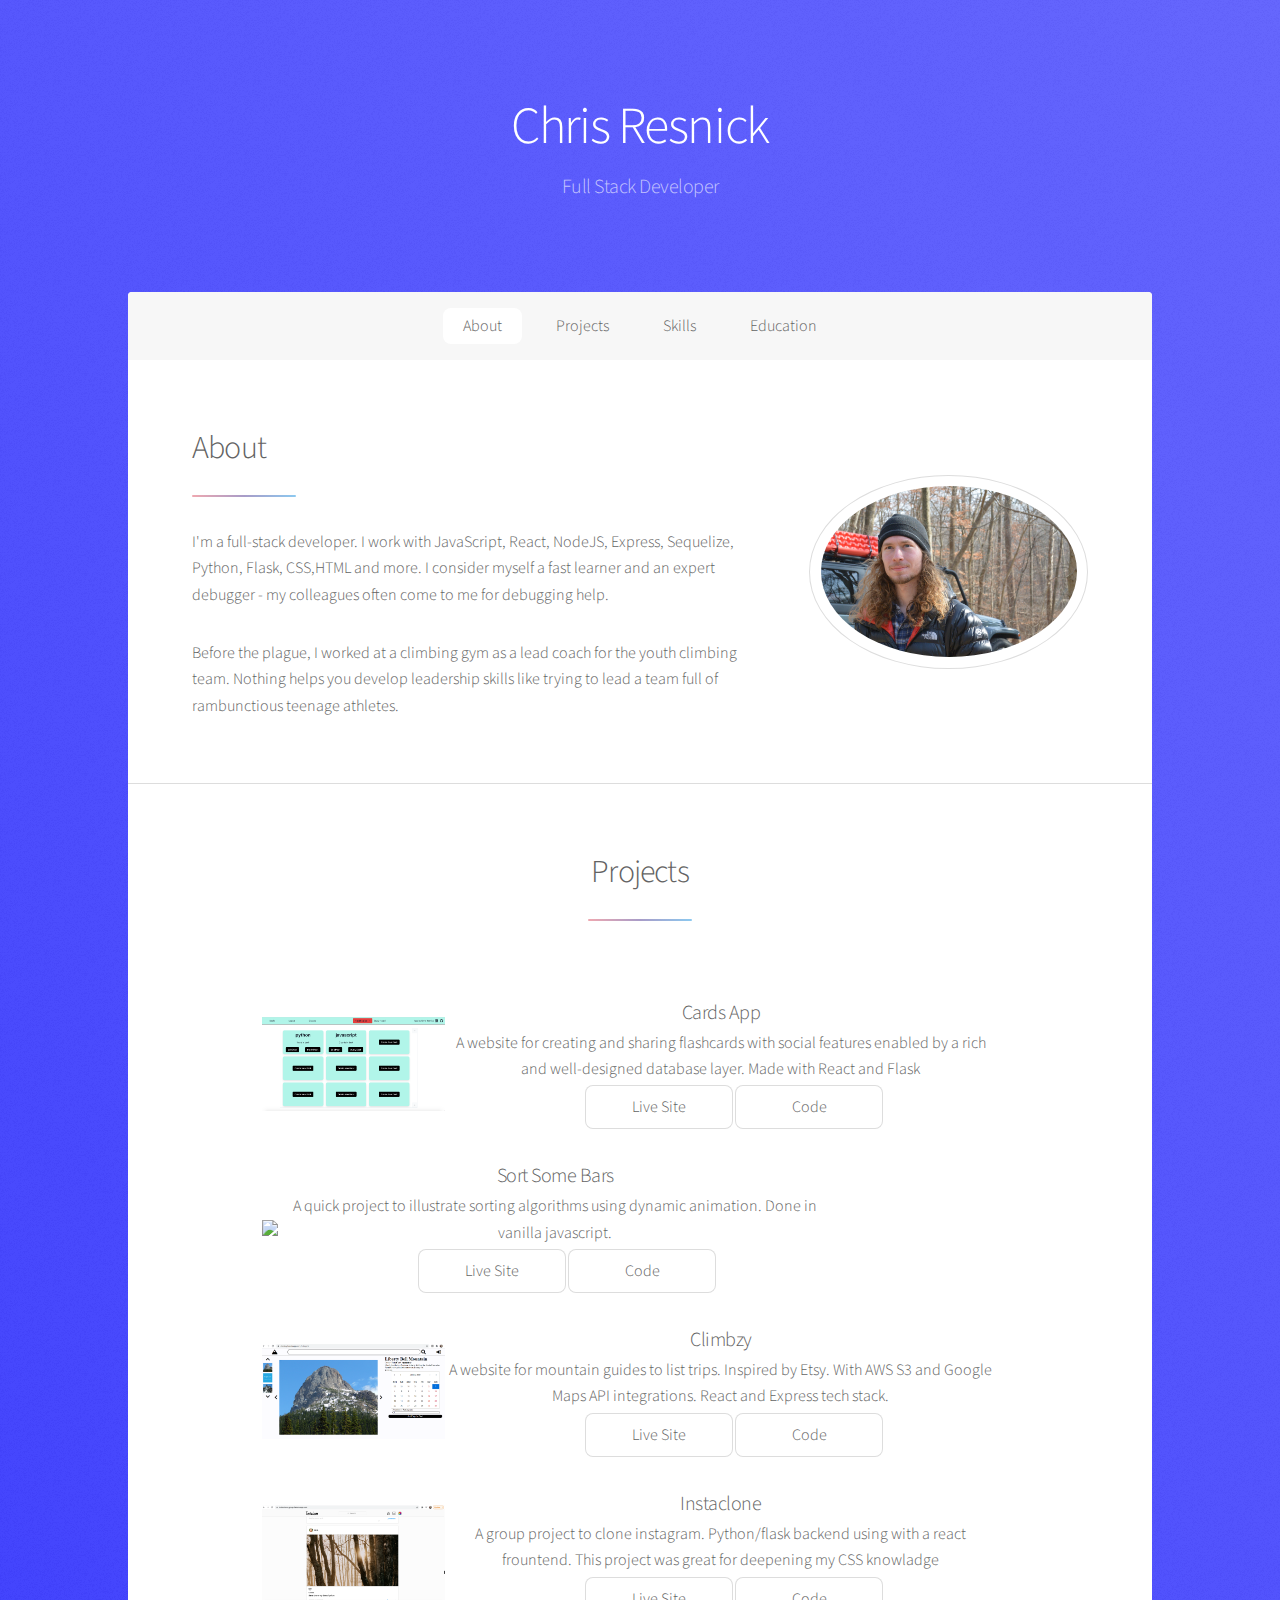
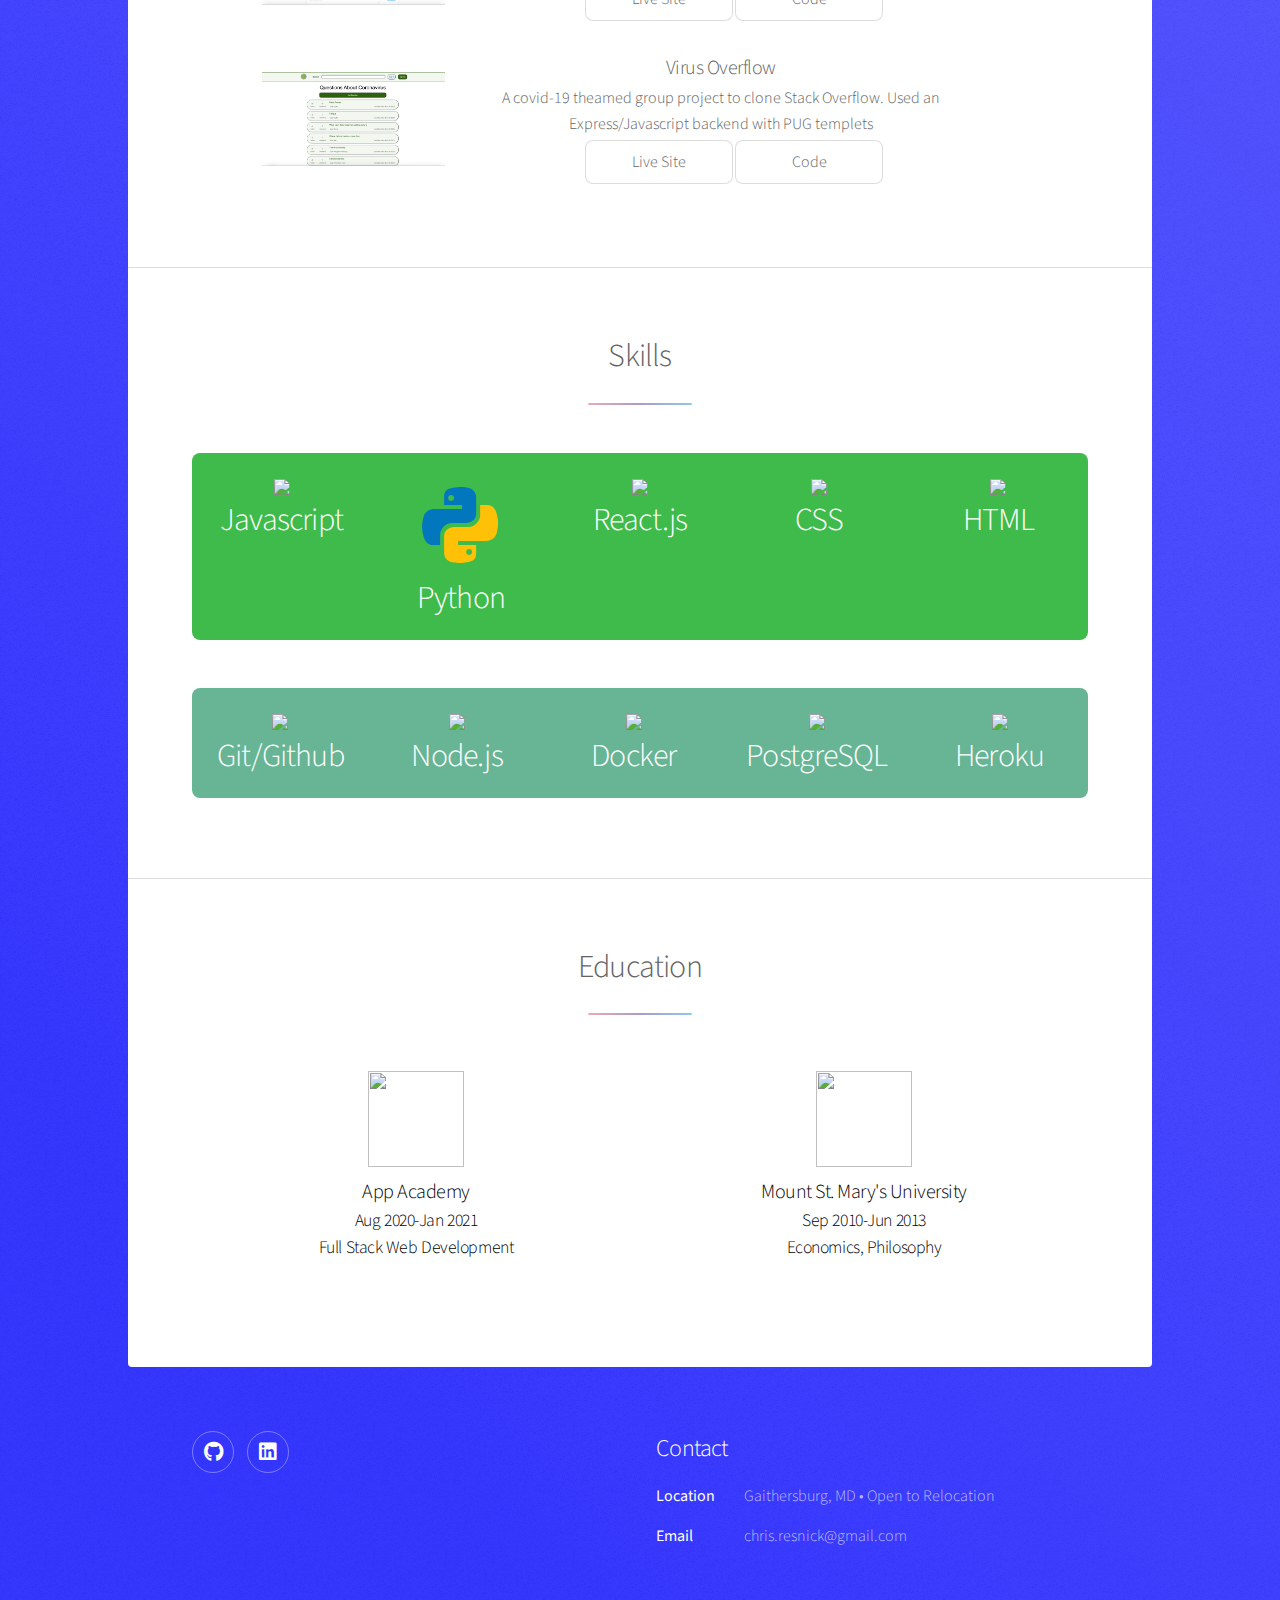
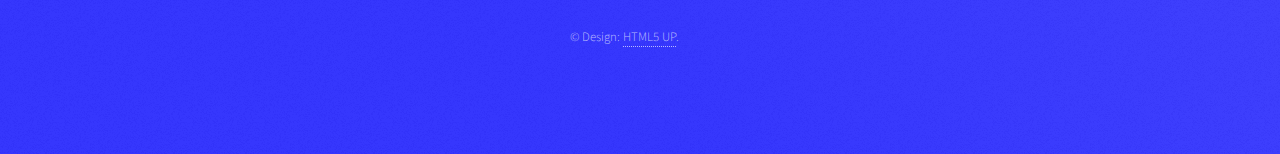
==== commit db471812: "email" ====
--- a/index.html
+++ b/index.html
@@ -223,7 +223,7 @@
 								<dt>Location</dt>
 								<dd>Gaithersburg, MD &bull; Open to Relocation</dd>
 								<dt>Email</dt>
-								<dd>chris[dot]resnick[at]gmail.com</dd>
+								<dd>chris.resnick@gmail.com</dd>
 							</dl>
 						</section>
 						<p class="copyright">&copy; Design: <a href="https://html5up.net">HTML5 UP</a>.</p>
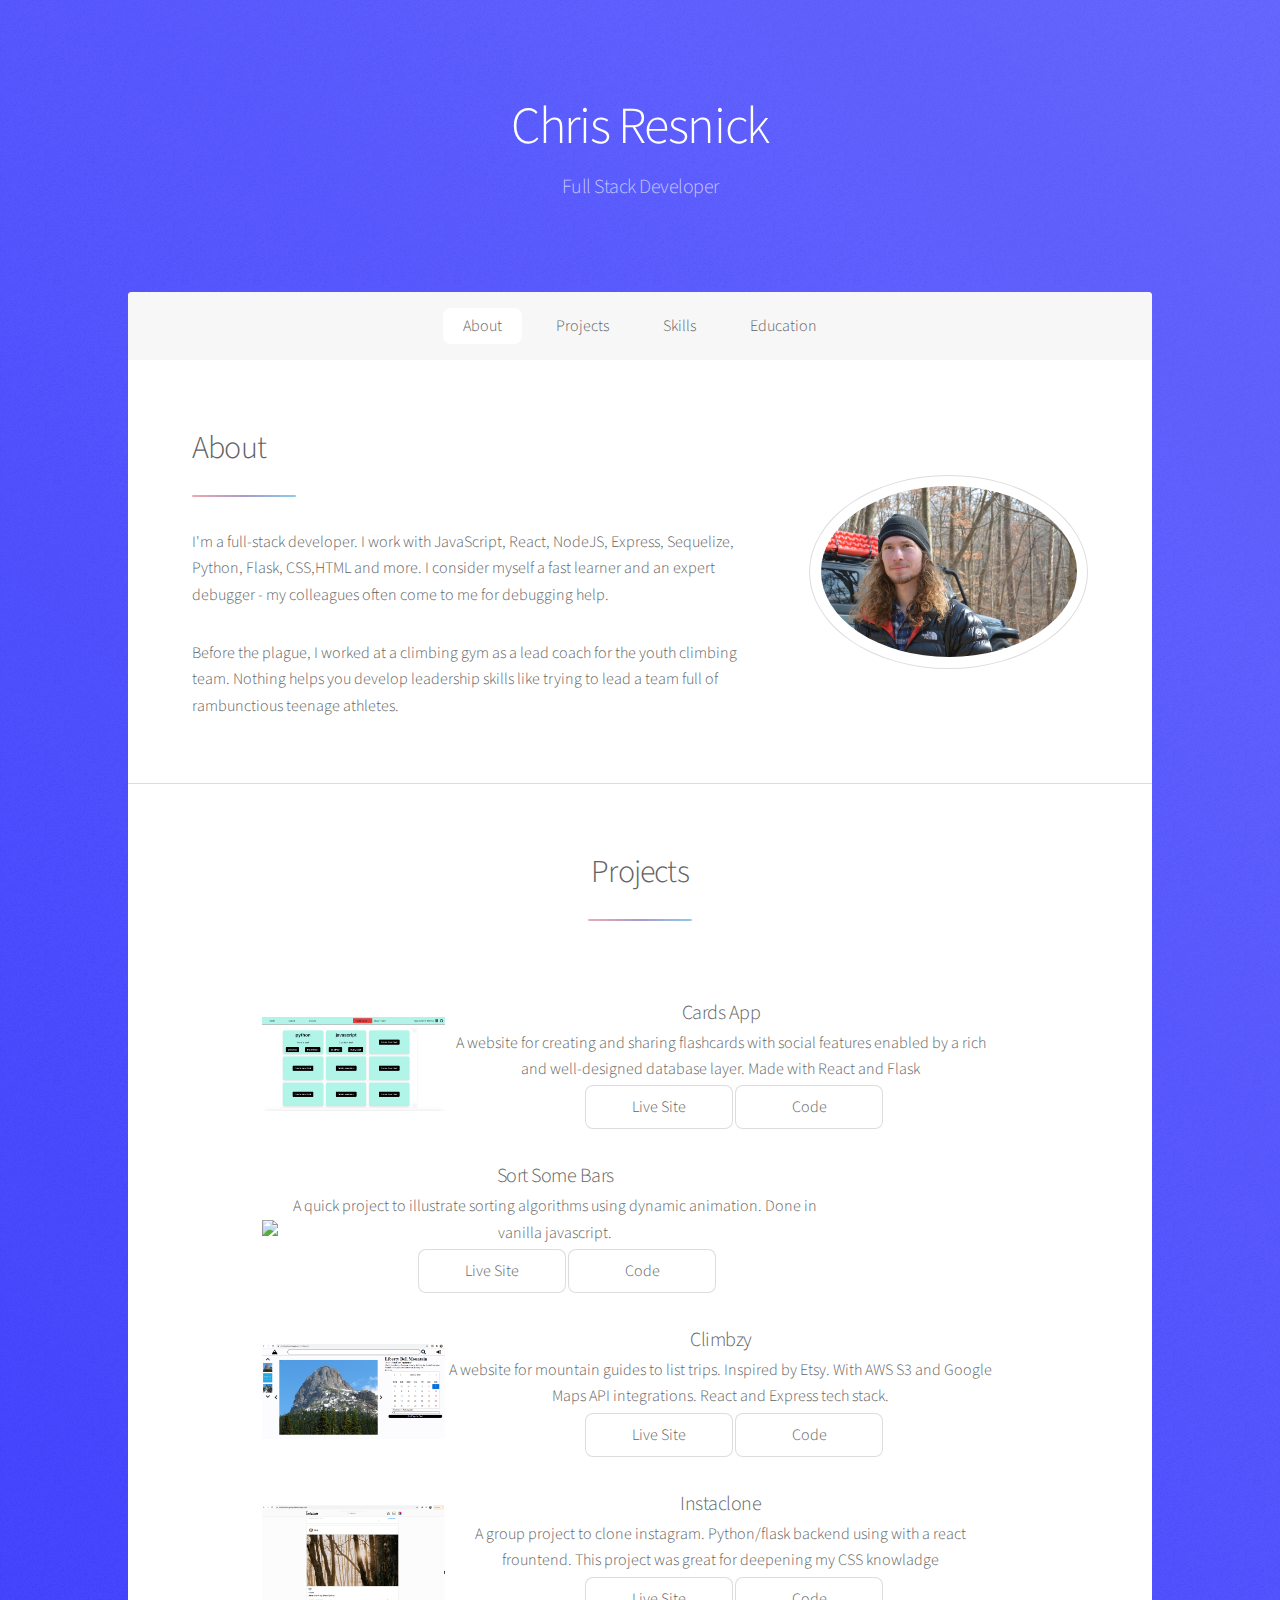
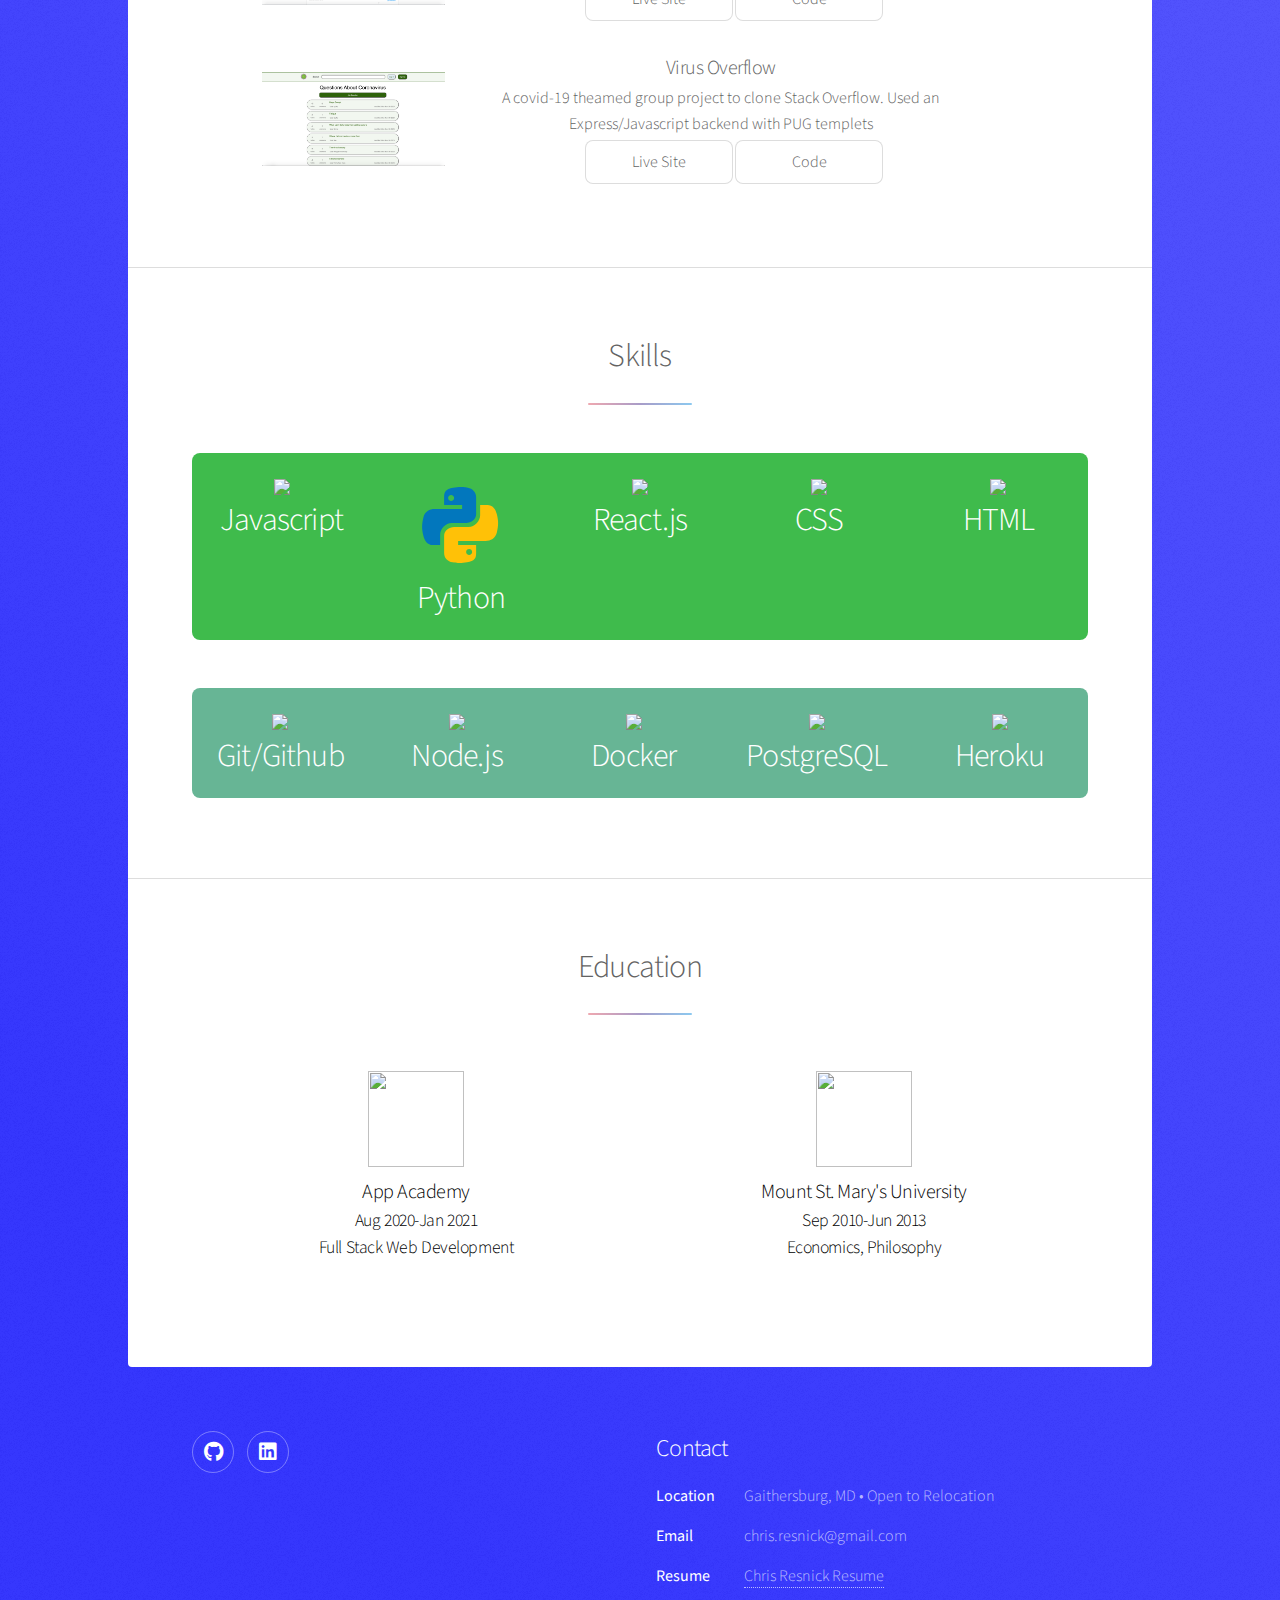
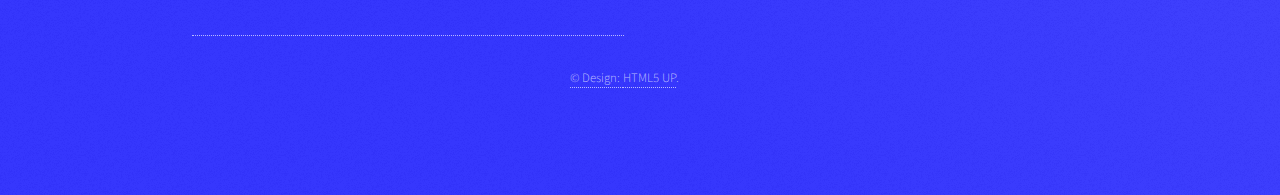
==== commit 1de865e5: "add resume" ====
--- a/index.html
+++ b/index.html
@@ -224,6 +224,8 @@
 								<dd>Gaithersburg, MD &bull; Open to Relocation</dd>
 								<dt>Email</dt>
 								<dd>chris.resnick@gmail.com</dd>
+								<dt>Resume</dt>
+								<dd><a href="/images/resnickchris.pdf">Chris Resnick Resume<a></dd>
 							</dl>
 						</section>
 						<p class="copyright">&copy; Design: <a href="https://html5up.net">HTML5 UP</a>.</p>
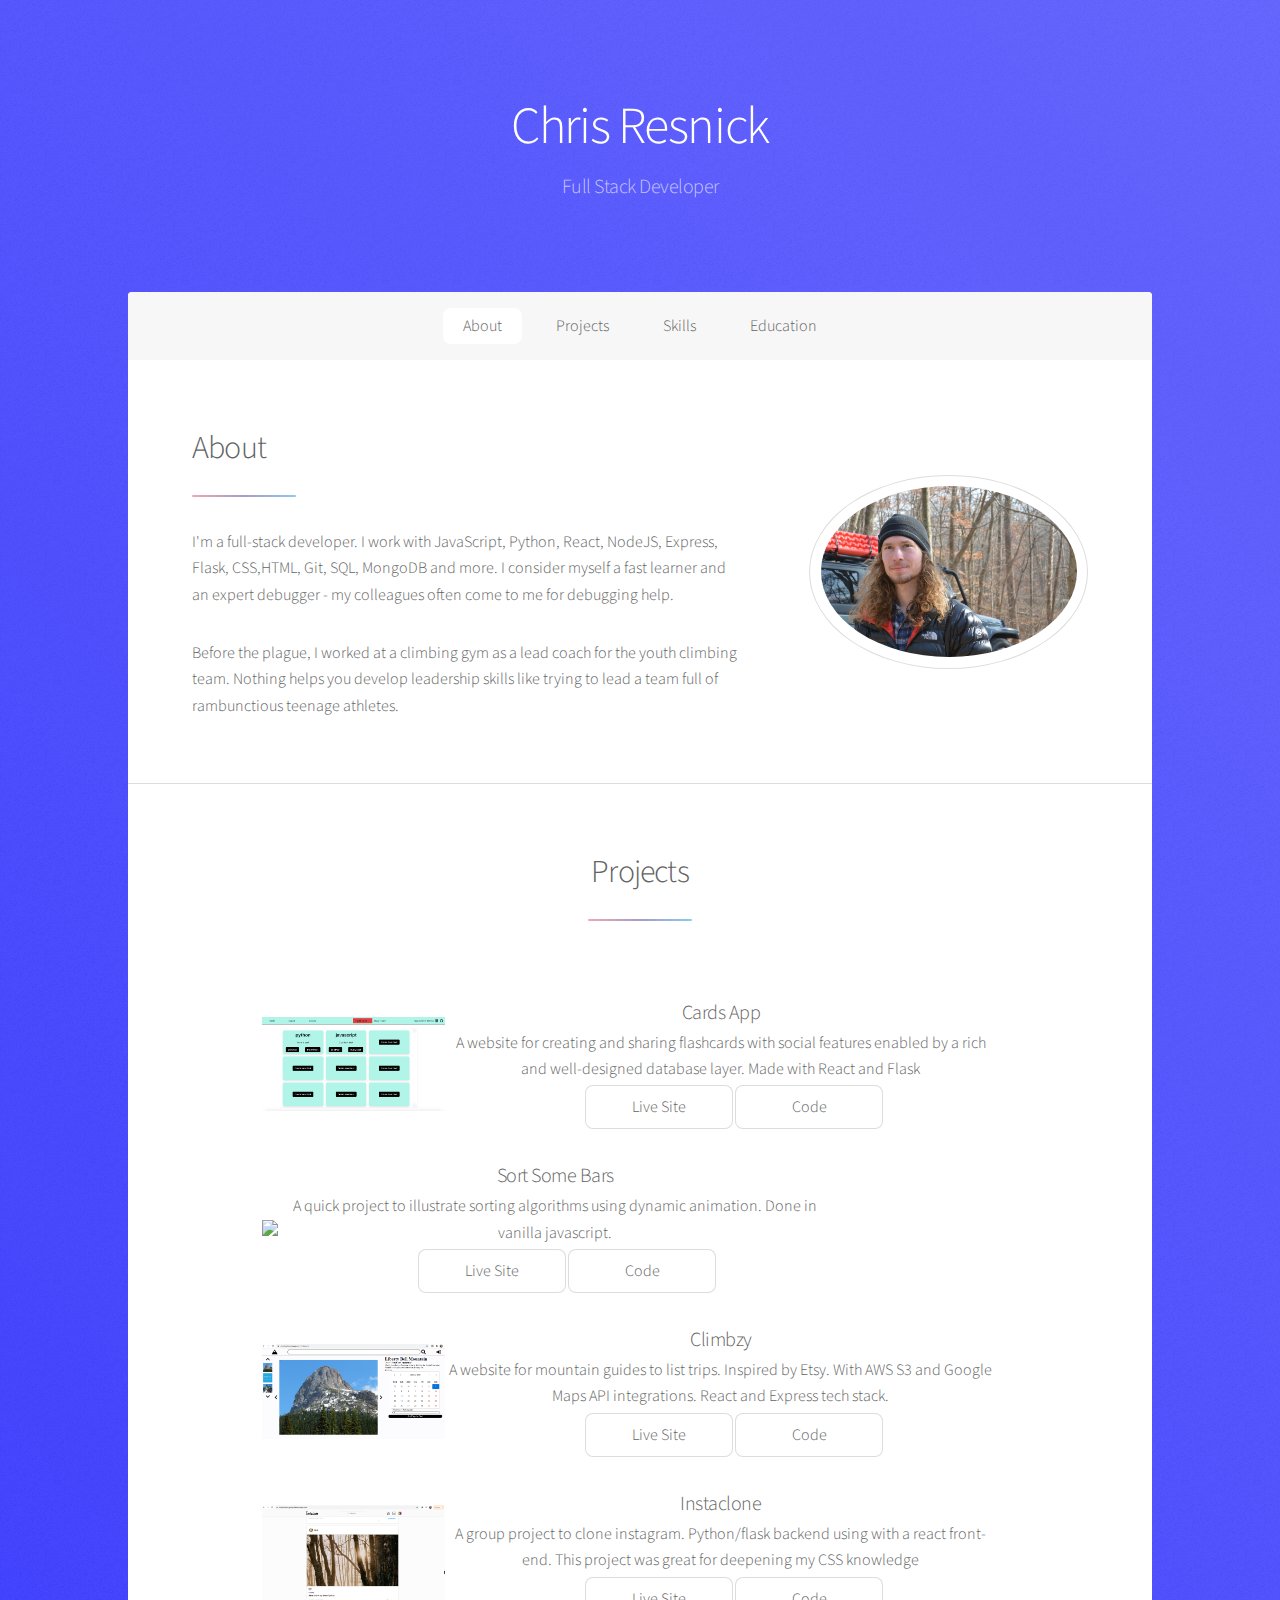
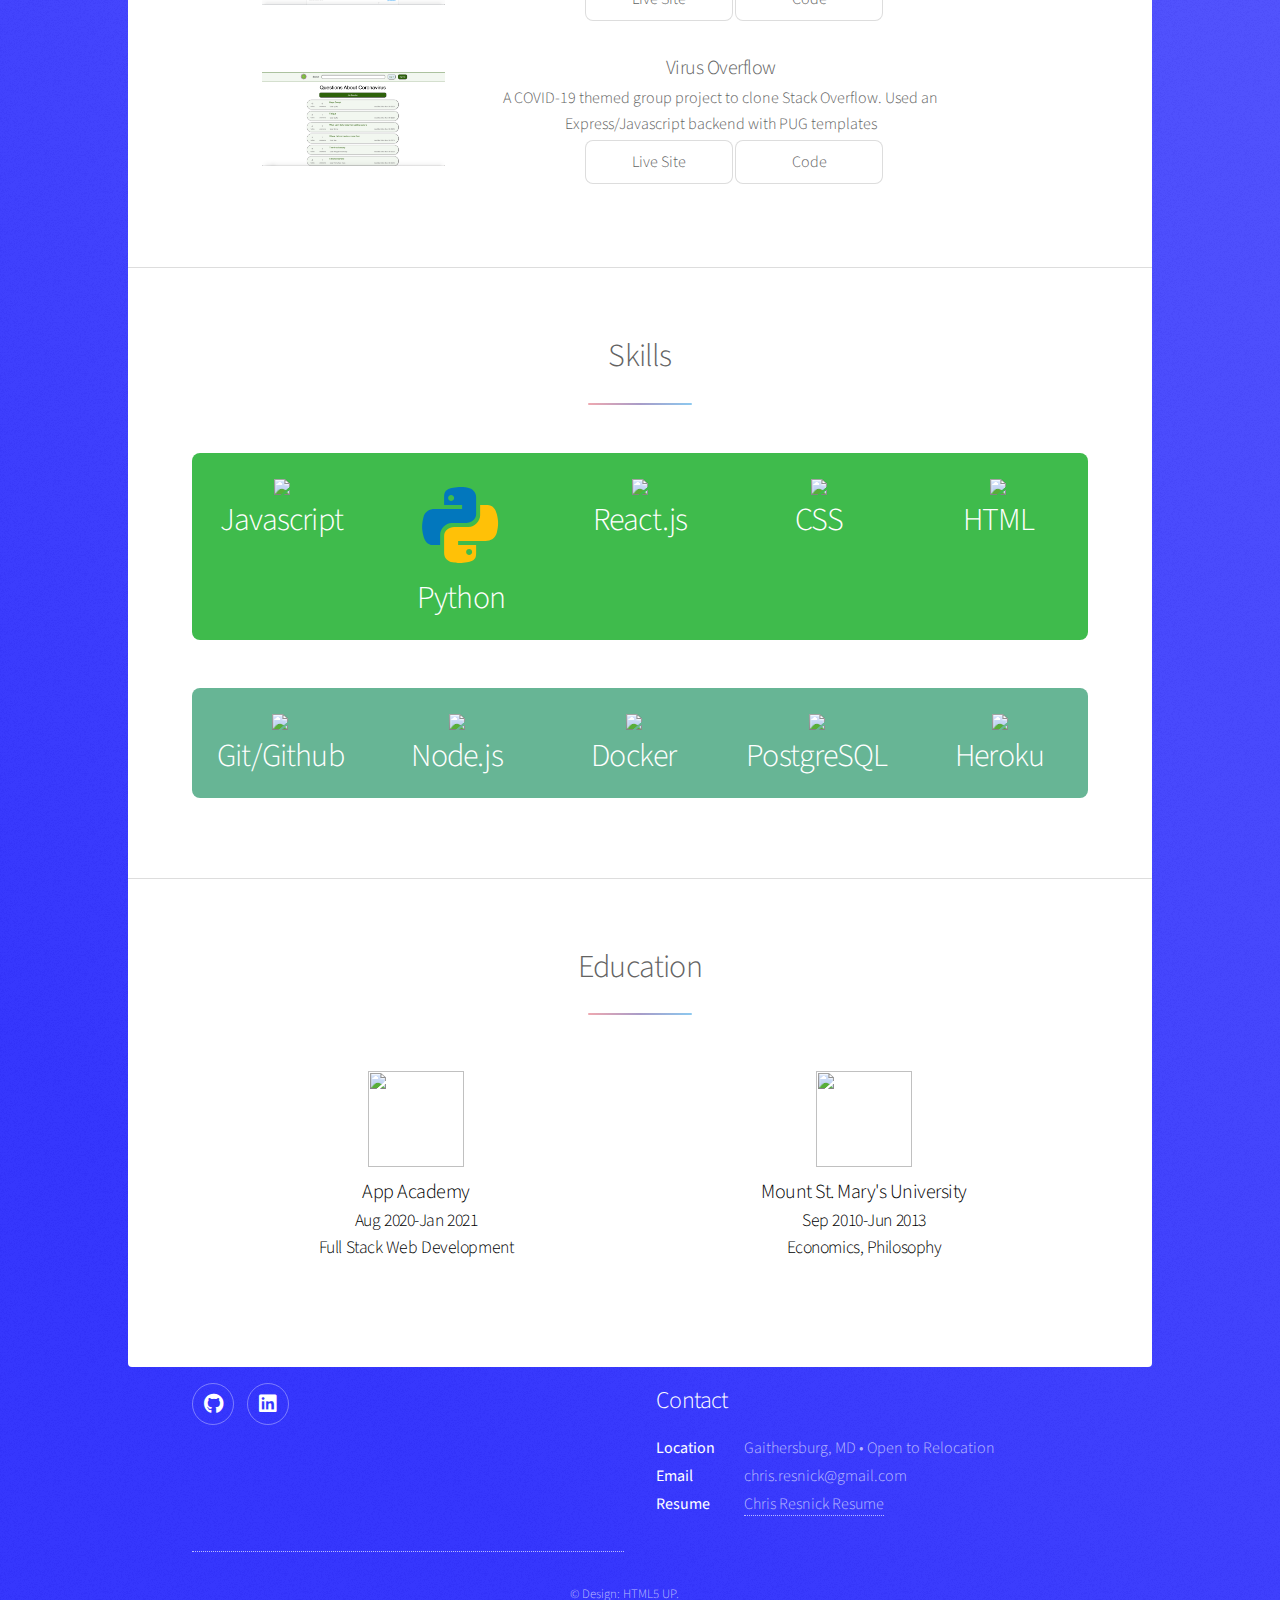
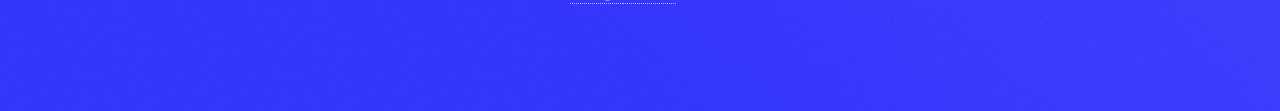
==== commit b1bf885a: "fix spelling" ====
--- a/index.html
+++ b/index.html
@@ -59,8 +59,8 @@
 										<header class="major">
 											<h2>About</h2>
 										</header>
-										<p>I'm a full-stack developer. I work with JavaScript, React, NodeJS, Express, Sequelize, Python, Flask,
-											CSS,HTML and more. I consider myself a fast learner and an expert debugger - my colleagues often come to me for debugging help.</p>
+										<p>I'm a full-stack developer. I work with JavaScript, Python, React, NodeJS, Express, Flask,
+											CSS,HTML, Git, SQL, MongoDB and more. I consider myself a fast learner and an expert debugger - my colleagues often come to me for debugging help.</p>
 											<p>Before the plague, I worked at a climbing gym as a lead coach for the youth climbing team. Nothing helps you develop leadership skills like trying to lead a
 											team full of rambunctious teenage athletes. </p>
 									</div>
@@ -111,7 +111,7 @@
 										<img src="/images/instaclodSc.png"/>
 										<div class="project-info">
 											<h3>Instaclone</h3>
-											<p>A group project to clone instagram. Python/flask backend using with a react frountend. This project was great for deepening my CSS knowladge</p>
+											<p>A group project to clone instagram. Python/flask backend using with a react front-end. This project was great for deepening my CSS knowledge</p>
 											<div class="project-button-holder">
 												<a href="https://instaclone-group.herokuapp.com/" class="button">Live Site</a>
 												<a href="https://github.com/gardensgreen/instaclone" class="button">Code</a>
@@ -122,7 +122,7 @@
 										<img src="/images/virusSC.png"/>
 										<div class="project-info">
 											<h3>Virus Overflow</h3>
-											<p>A covid-19 theamed group project to clone Stack Overflow. Used an Express/Javascript backend with PUG templets</p>
+											<p>A COVID-19 themed group project to clone Stack Overflow. Used an Express/Javascript backend with PUG templates</p>
 											<div class="project-button-holder">
 												<a href="https://instaclone-group.herokuapp.com/" class="button">Live Site</a>
 												<a href="https://github.com/gardensgreen/instaclone" class="button">Code</a>
--- a/assets/css/main.css
+++ b/assets/css/main.css
@@ -2491,7 +2491,7 @@
 		}
 
 		dl.alt dd {
-			margin: 0 0 0.85em 5.5em;
+			margin: 0 0 0.1em 5.5em;
 		}
 
 		dl.alt:after {
@@ -3731,7 +3731,7 @@
 		-webkit-flex-wrap: wrap;
 		-ms-flex-wrap: wrap;
 		flex-wrap: wrap;
-		padding: 5em 5em 3em 5em ;
+		padding: 1em 5em 3em 5em ;
 		width: calc(100% + 2em);
 		margin: 0 0 3em -2em;
 	}
@@ -3751,7 +3751,7 @@
 		@media screen and (max-width: 1280px) {
 
 			#footer {
-				padding: 4em 4em 2em 4em ;
+				padding: 1em 4em 2em 4em ;
 			}
 
 		}
@@ -3780,7 +3780,7 @@
 		@media screen and (max-width: 736px) {
 
 			#footer {
-				padding: 3em 2em 1em 2em ;
+				padding: 1em 2em 1em 2em ;
 			}
 
 		}
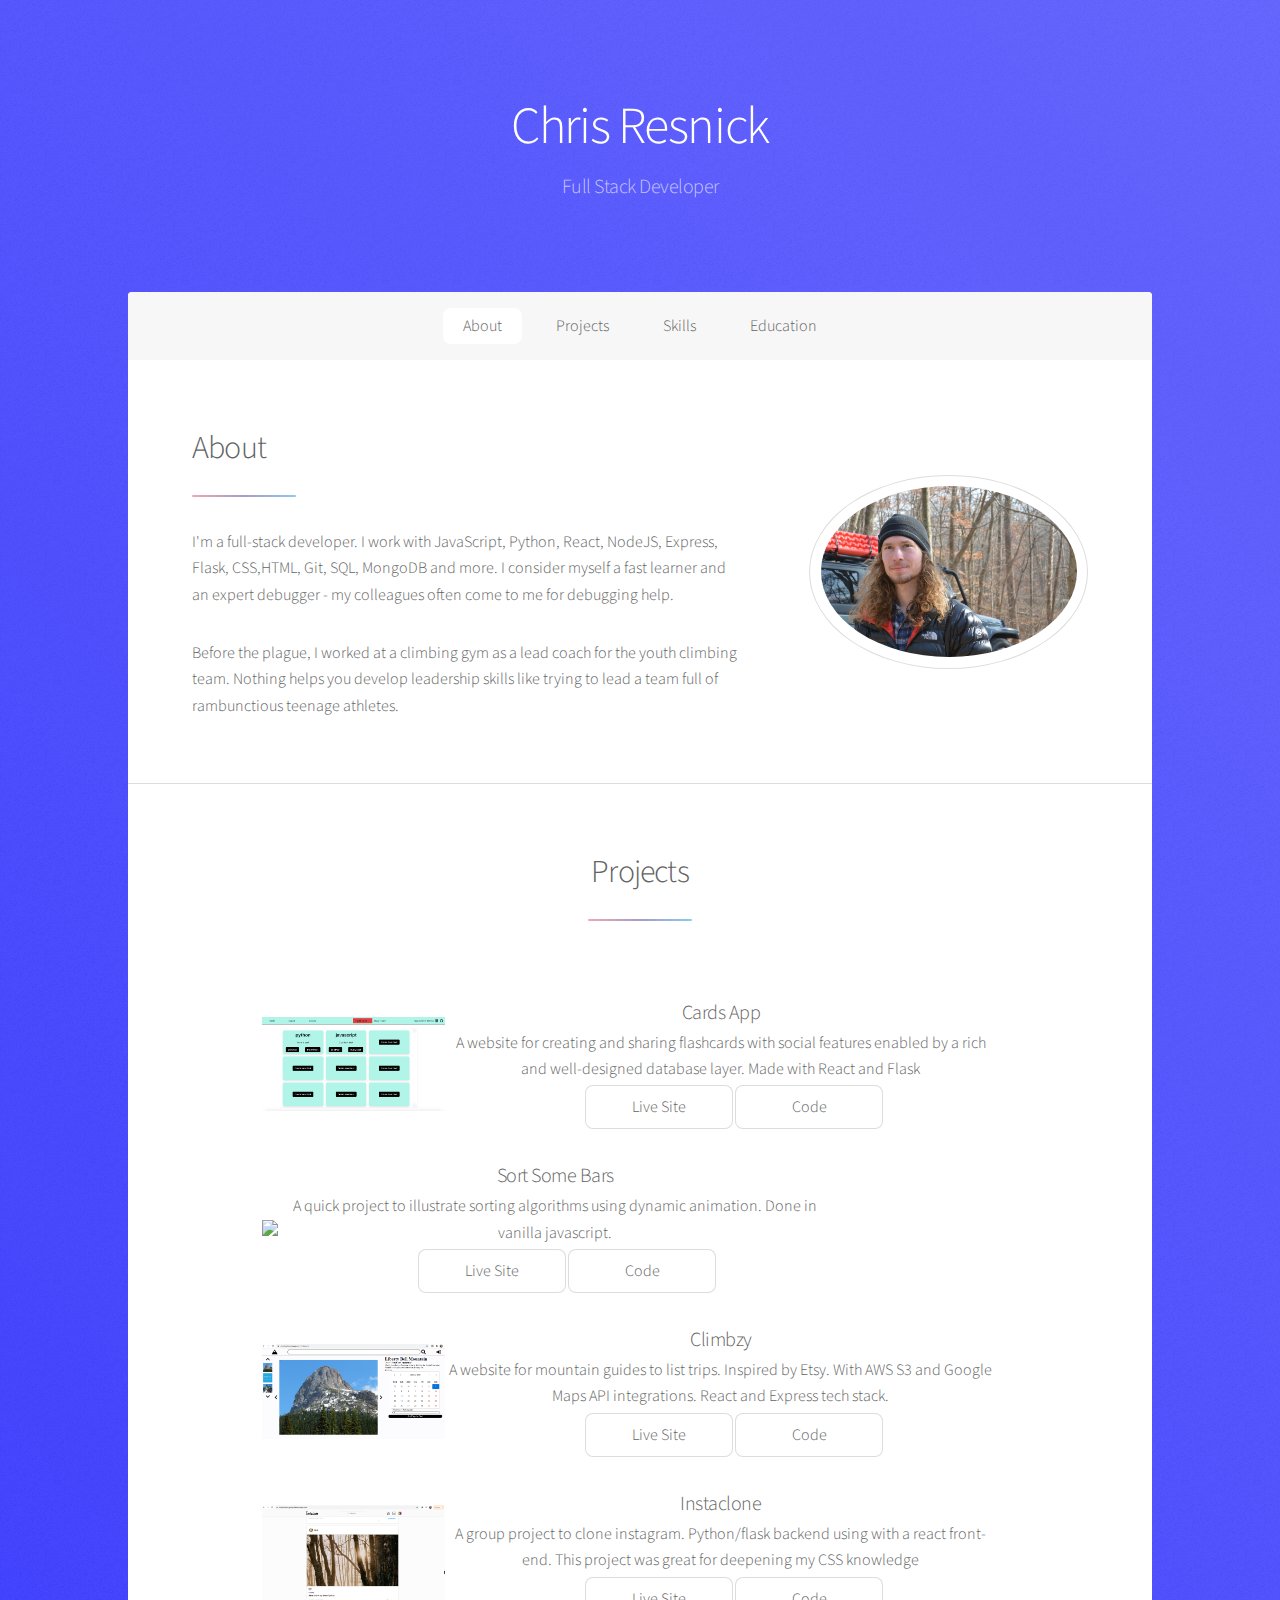
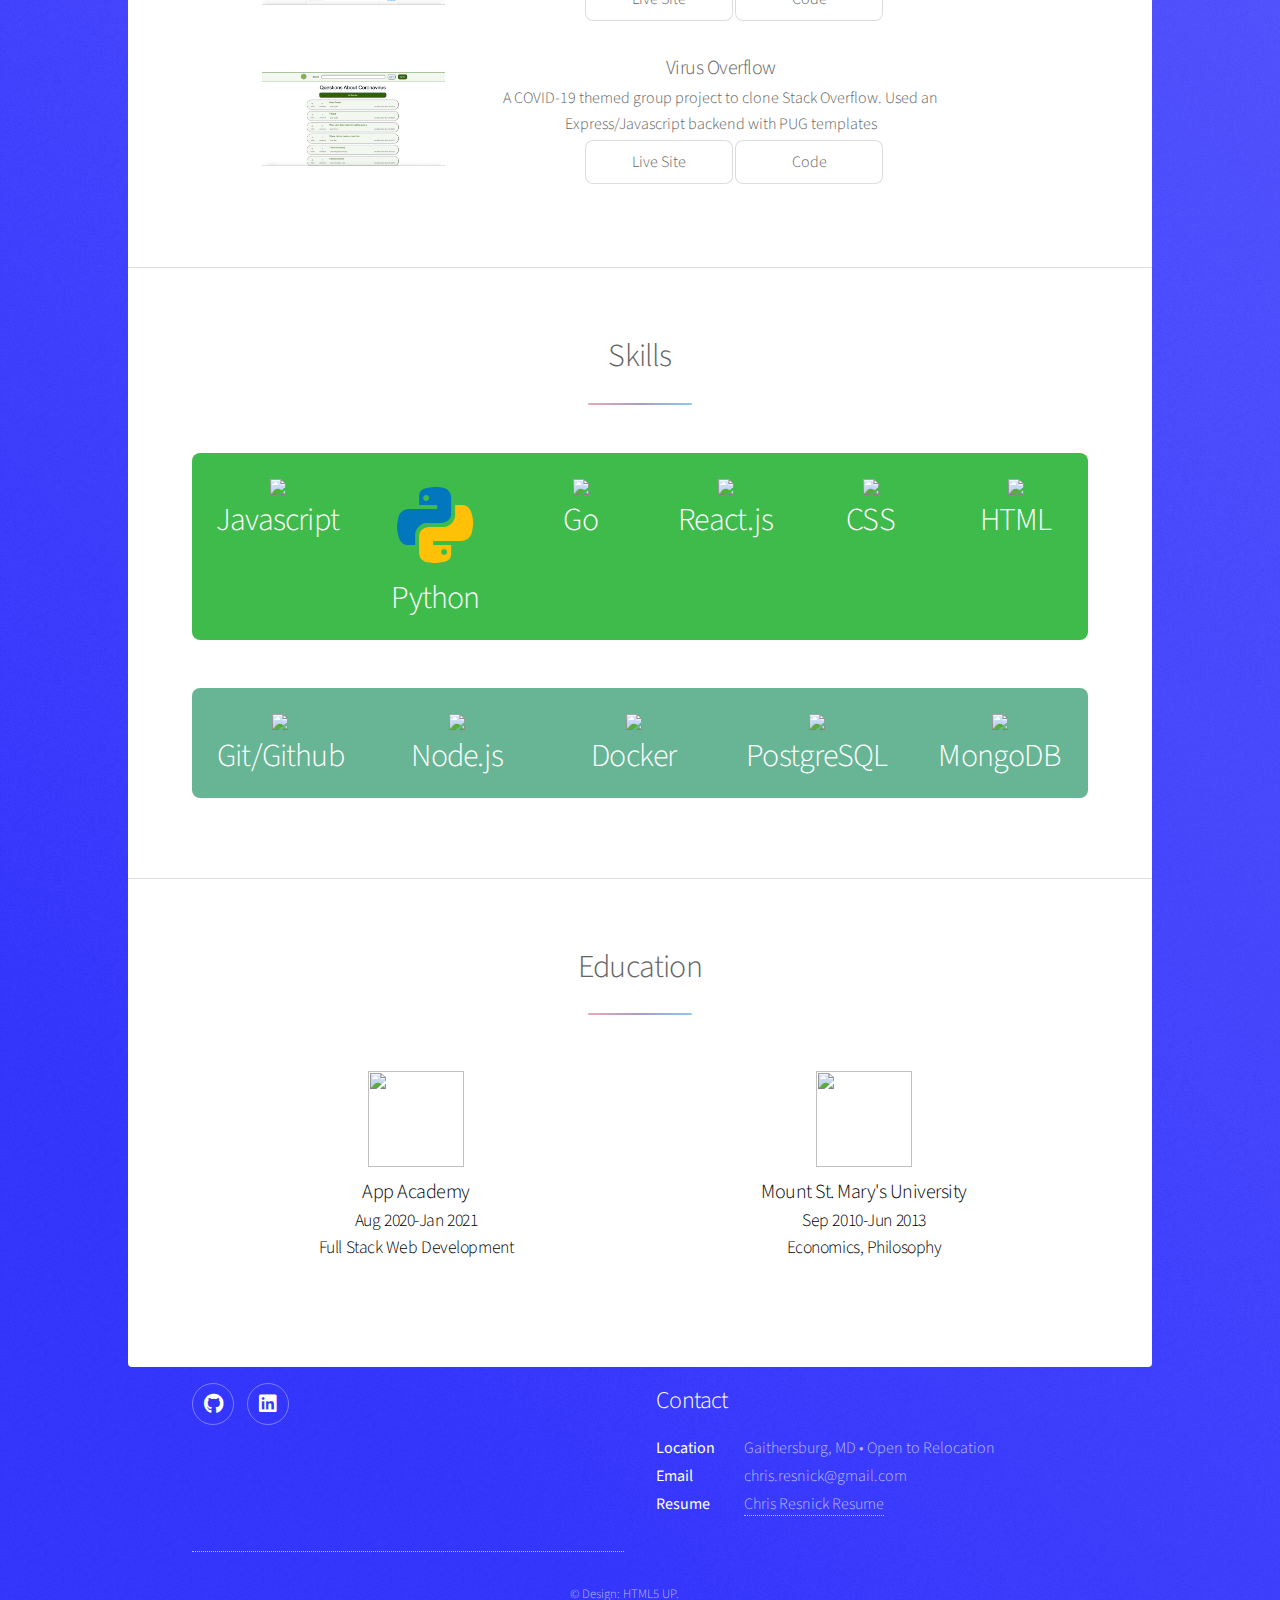
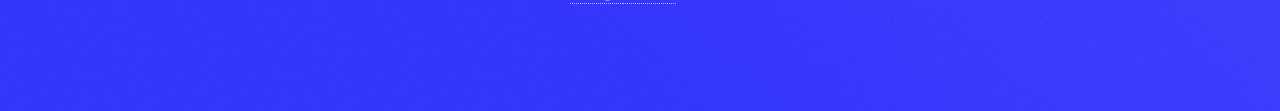
==== commit 2db392c1: "go and mongodb" ====
--- a/index.html
+++ b/index.html
@@ -150,6 +150,10 @@
 										<strong>Python</strong>
 									</li>
 									<li class="style1">
+										<span><img src="https://img.icons8.com/color/96/000000/golang.png"/></span>
+										<strong>Go</strong>
+									</li>
+									<li class="style1">
 										<span ><img src="https://img.icons8.com/officel/96/000000/react.png"/></span>
 										<strong>React.js</strong>
 									</li>
@@ -181,9 +185,13 @@
 										<strong>PostgreSQL</strong>
 									</li>
 									<li class="style2">
+										<span ><img src="https://img.icons8.com/color/96/000000/mongodb.png"/></span>
+										<strong>MongoDB</strong>
+									</li>
+									<!-- <li class="style2">
 										<span ><img src="https://img.icons8.com/color/96/000000/heroku.png"/></span>
 										<strong>Heroku</strong>
-									</li>
+									</li> -->
 								</ul>
 							</section>
 
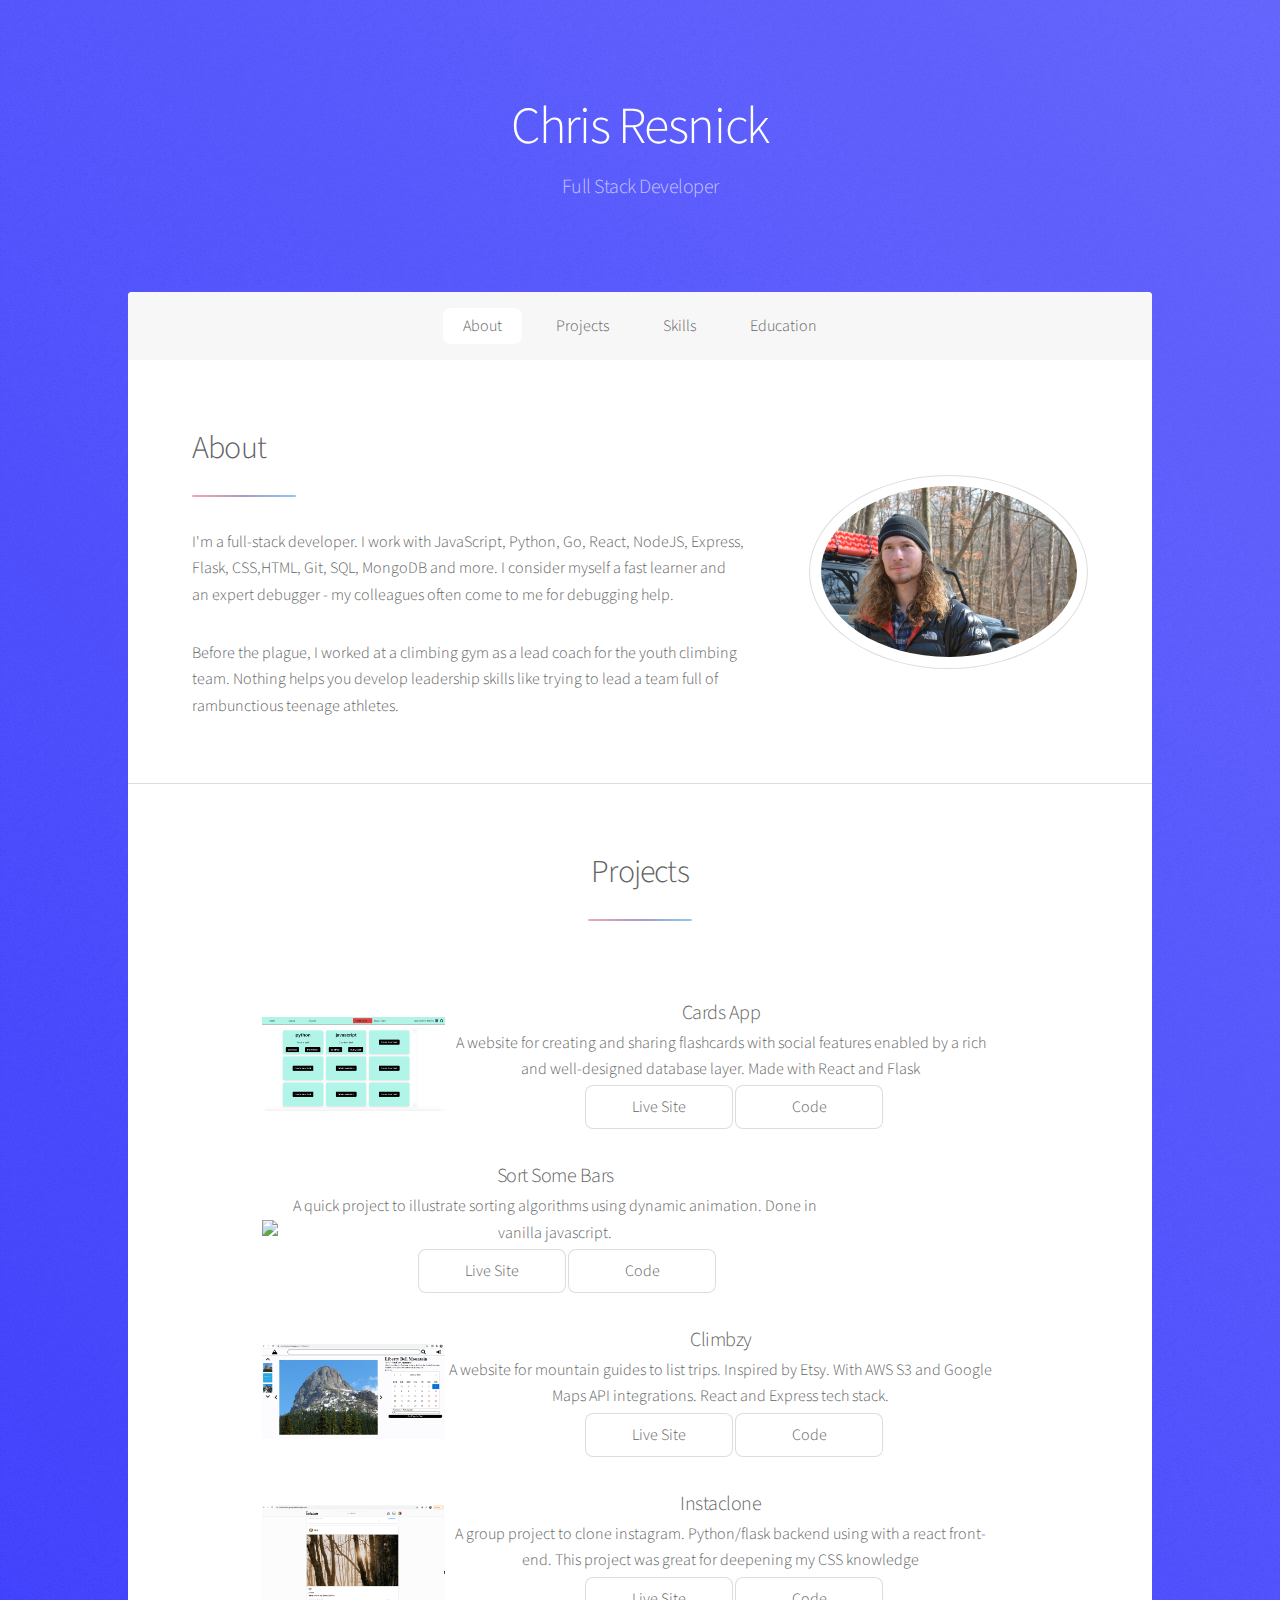
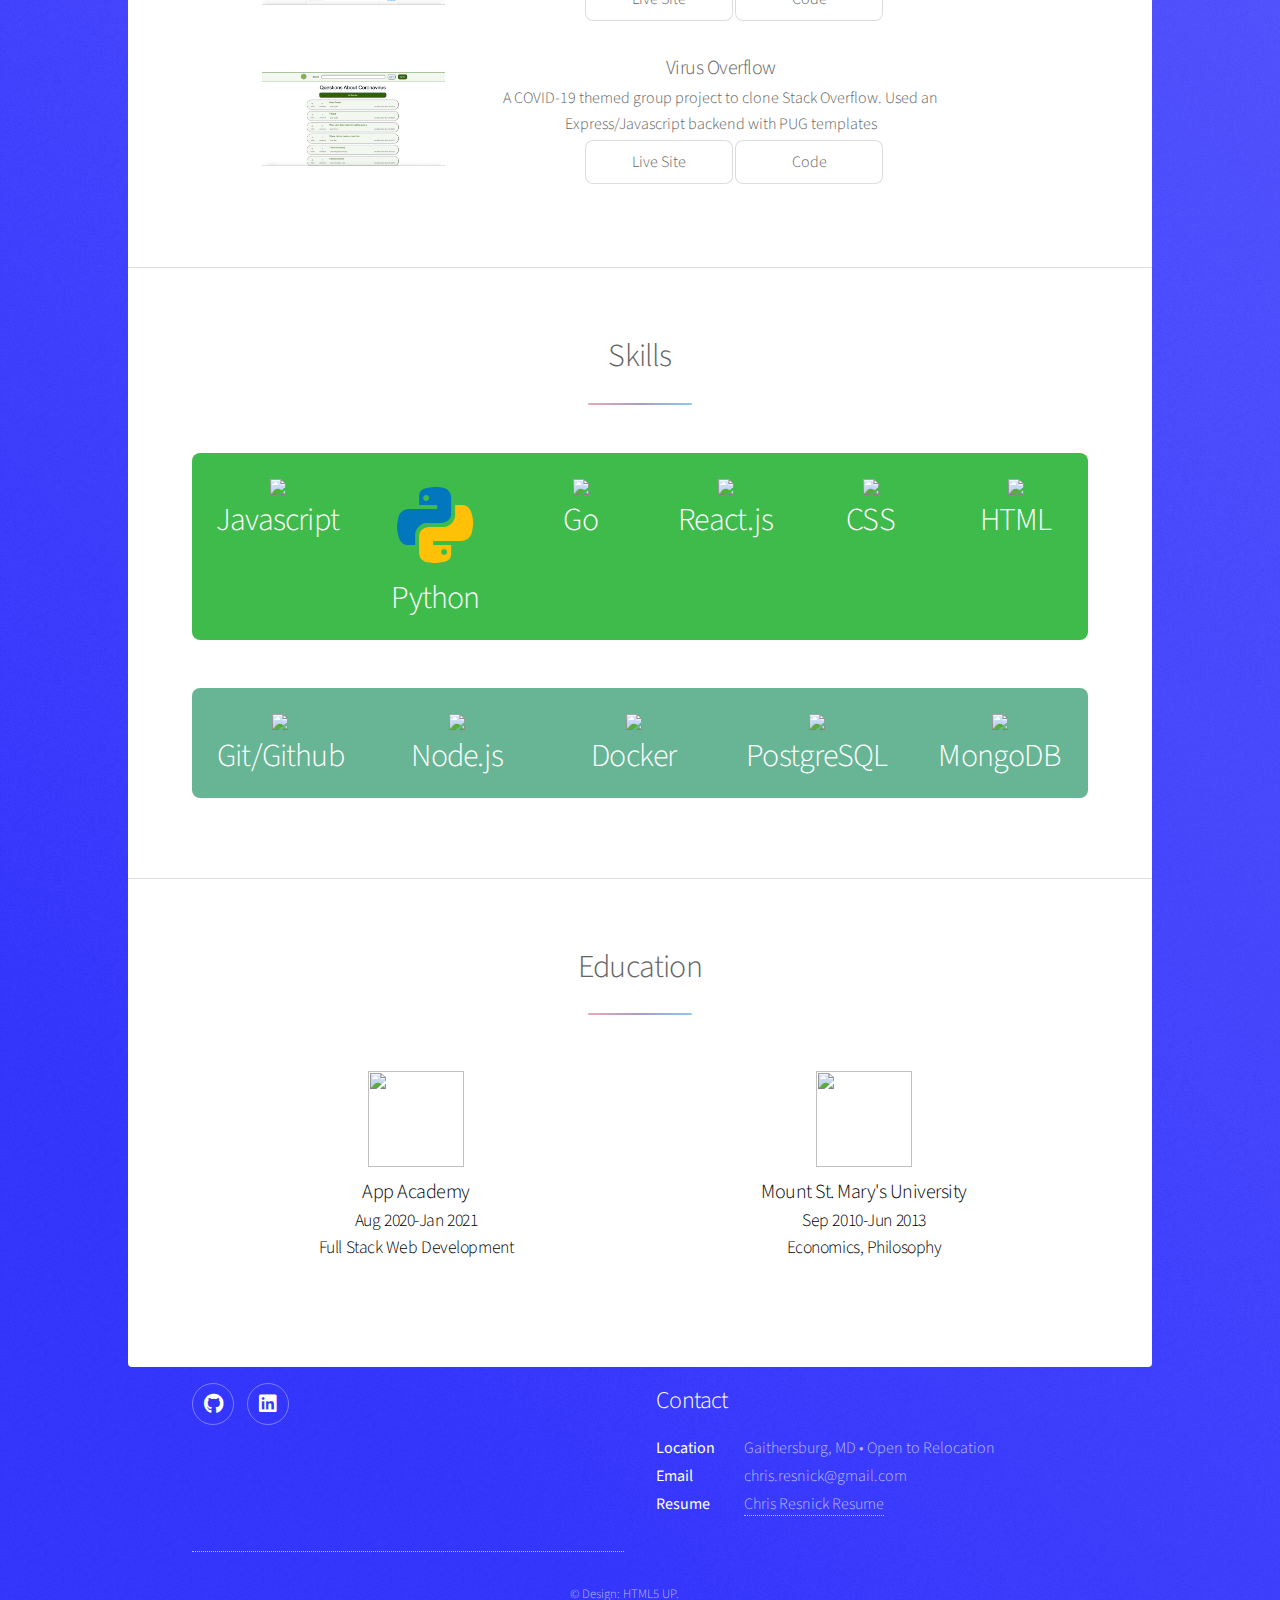
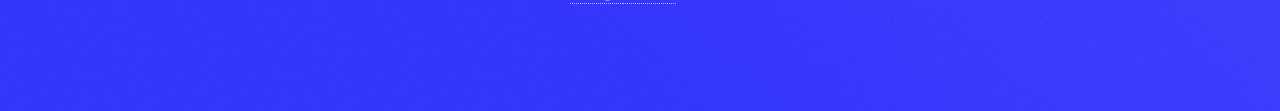
==== commit 016ec5bf: "update for go" ====
--- a/index.html
+++ b/index.html
@@ -59,7 +59,7 @@
 										<header class="major">
 											<h2>About</h2>
 										</header>
-										<p>I'm a full-stack developer. I work with JavaScript, Python, React, NodeJS, Express, Flask,
+										<p>I'm a full-stack developer. I work with JavaScript, Python, Go, React, NodeJS, Express, Flask,
 											CSS,HTML, Git, SQL, MongoDB and more. I consider myself a fast learner and an expert debugger - my colleagues often come to me for debugging help.</p>
 											<p>Before the plague, I worked at a climbing gym as a lead coach for the youth climbing team. Nothing helps you develop leadership skills like trying to lead a
 											team full of rambunctious teenage athletes. </p>
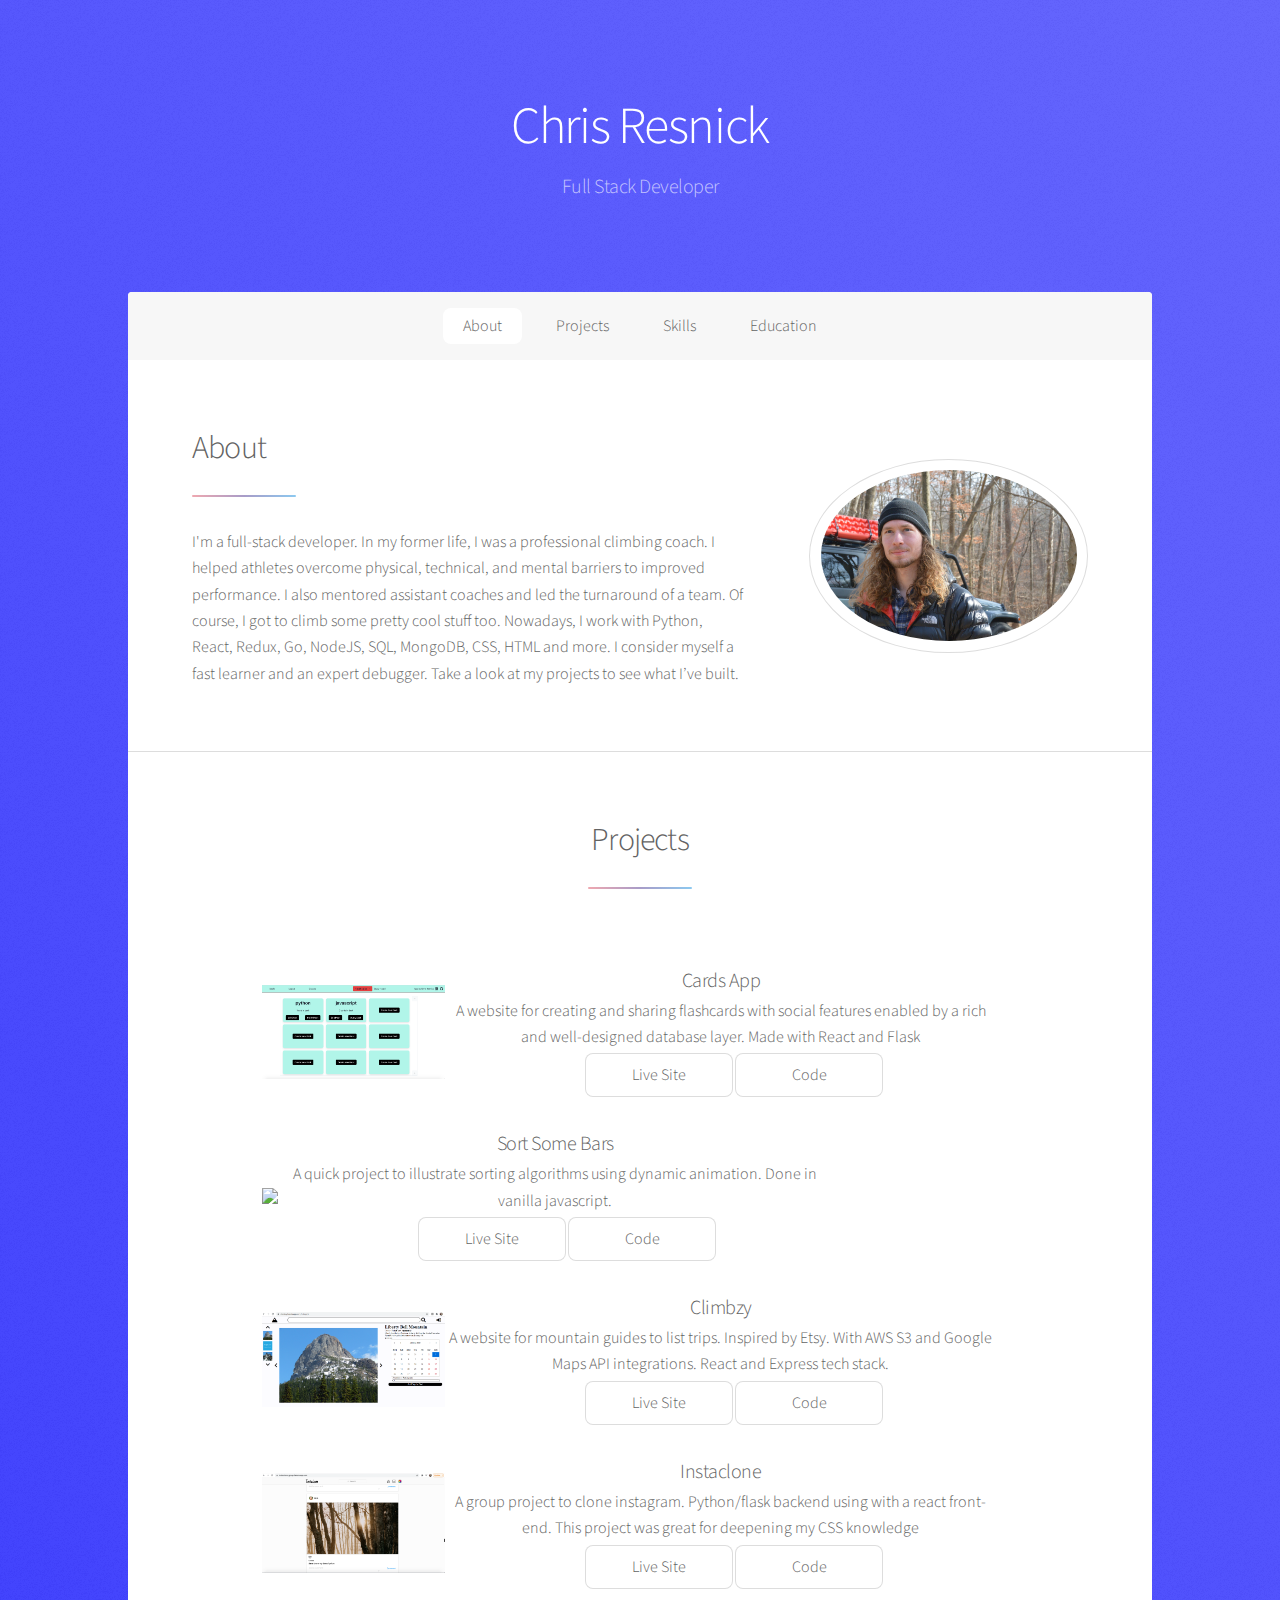
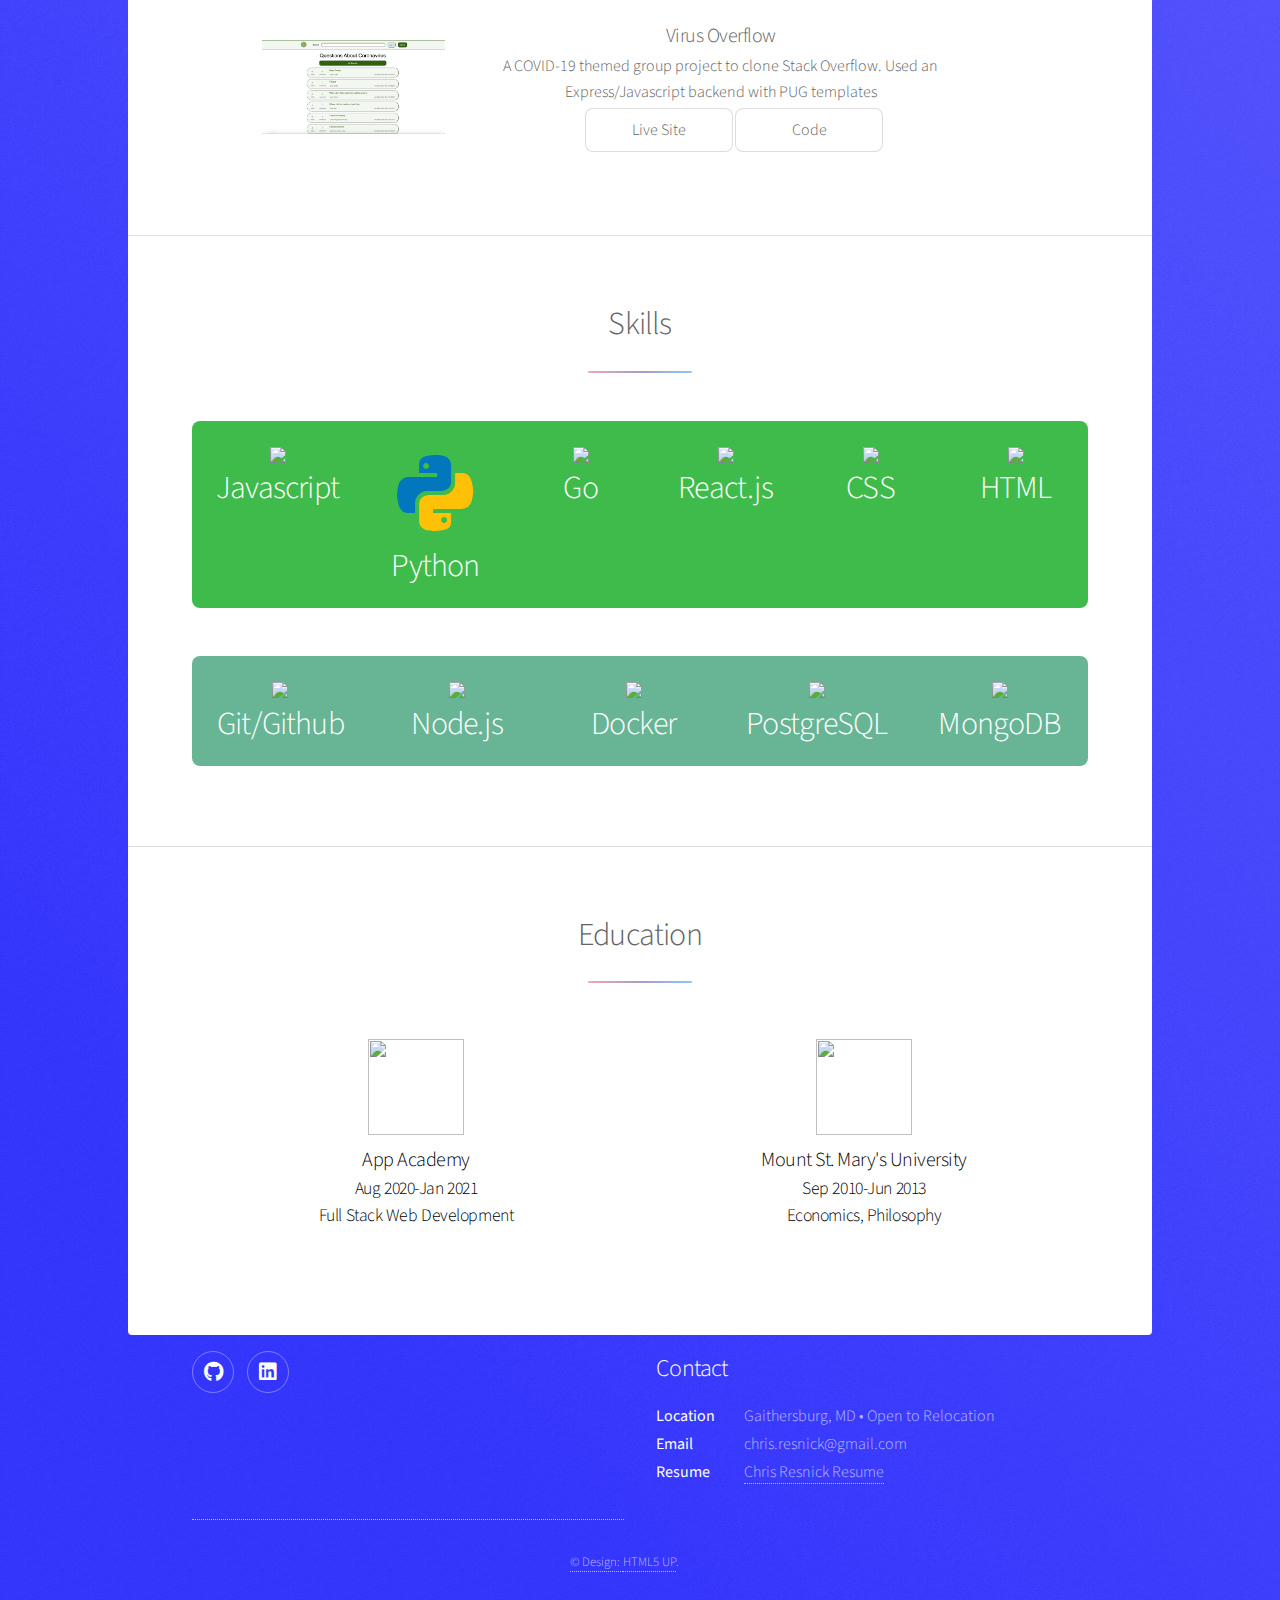
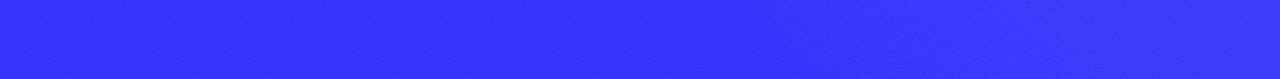
==== commit 3392c3c0: "change about me" ====
--- a/index.html
+++ b/index.html
@@ -59,10 +59,7 @@
 										<header class="major">
 											<h2>About</h2>
 										</header>
-										<p>I'm a full-stack developer. I work with JavaScript, Python, Go, React, NodeJS, Express, Flask,
-											CSS,HTML, Git, SQL, MongoDB and more. I consider myself a fast learner and an expert debugger - my colleagues often come to me for debugging help.</p>
-											<p>Before the plague, I worked at a climbing gym as a lead coach for the youth climbing team. Nothing helps you develop leadership skills like trying to lead a
-											team full of rambunctious teenage athletes. </p>
+										<p>I'm a full-stack developer. In my former life, I was a professional climbing coach. I helped athletes overcome physical, technical, and mental barriers to improved performance. I also mentored assistant coaches and led the turnaround of a team. Of course, I got to climb some pretty cool stuff too. Nowadays, I work with Python, React, Redux, Go, NodeJS, SQL, MongoDB, CSS, HTML and more. I consider myself a fast learner and an expert debugger. Take a look at my projects to see what I’ve built. 
 									</div>
 									<span class="image"><img src="images/pic01.jpeg" alt="" /></span>
 								</div>
@@ -113,8 +110,8 @@
 											<h3>Instaclone</h3>
 											<p>A group project to clone instagram. Python/flask backend using with a react front-end. This project was great for deepening my CSS knowledge</p>
 											<div class="project-button-holder">
-												<a href="https://instaclone-group.herokuapp.com/" class="button">Live Site</a>
-												<a href="https://github.com/gardensgreen/instaclone" class="button">Code</a>
+												<a href="https://virus-overflow.herokuapp.com/" class="button">Live Site</a>
+												<a href="https://github.com/chrisresnick/virusoverflow" class="button">Code</a>
 											</div>
 										</div>
 									</li>
